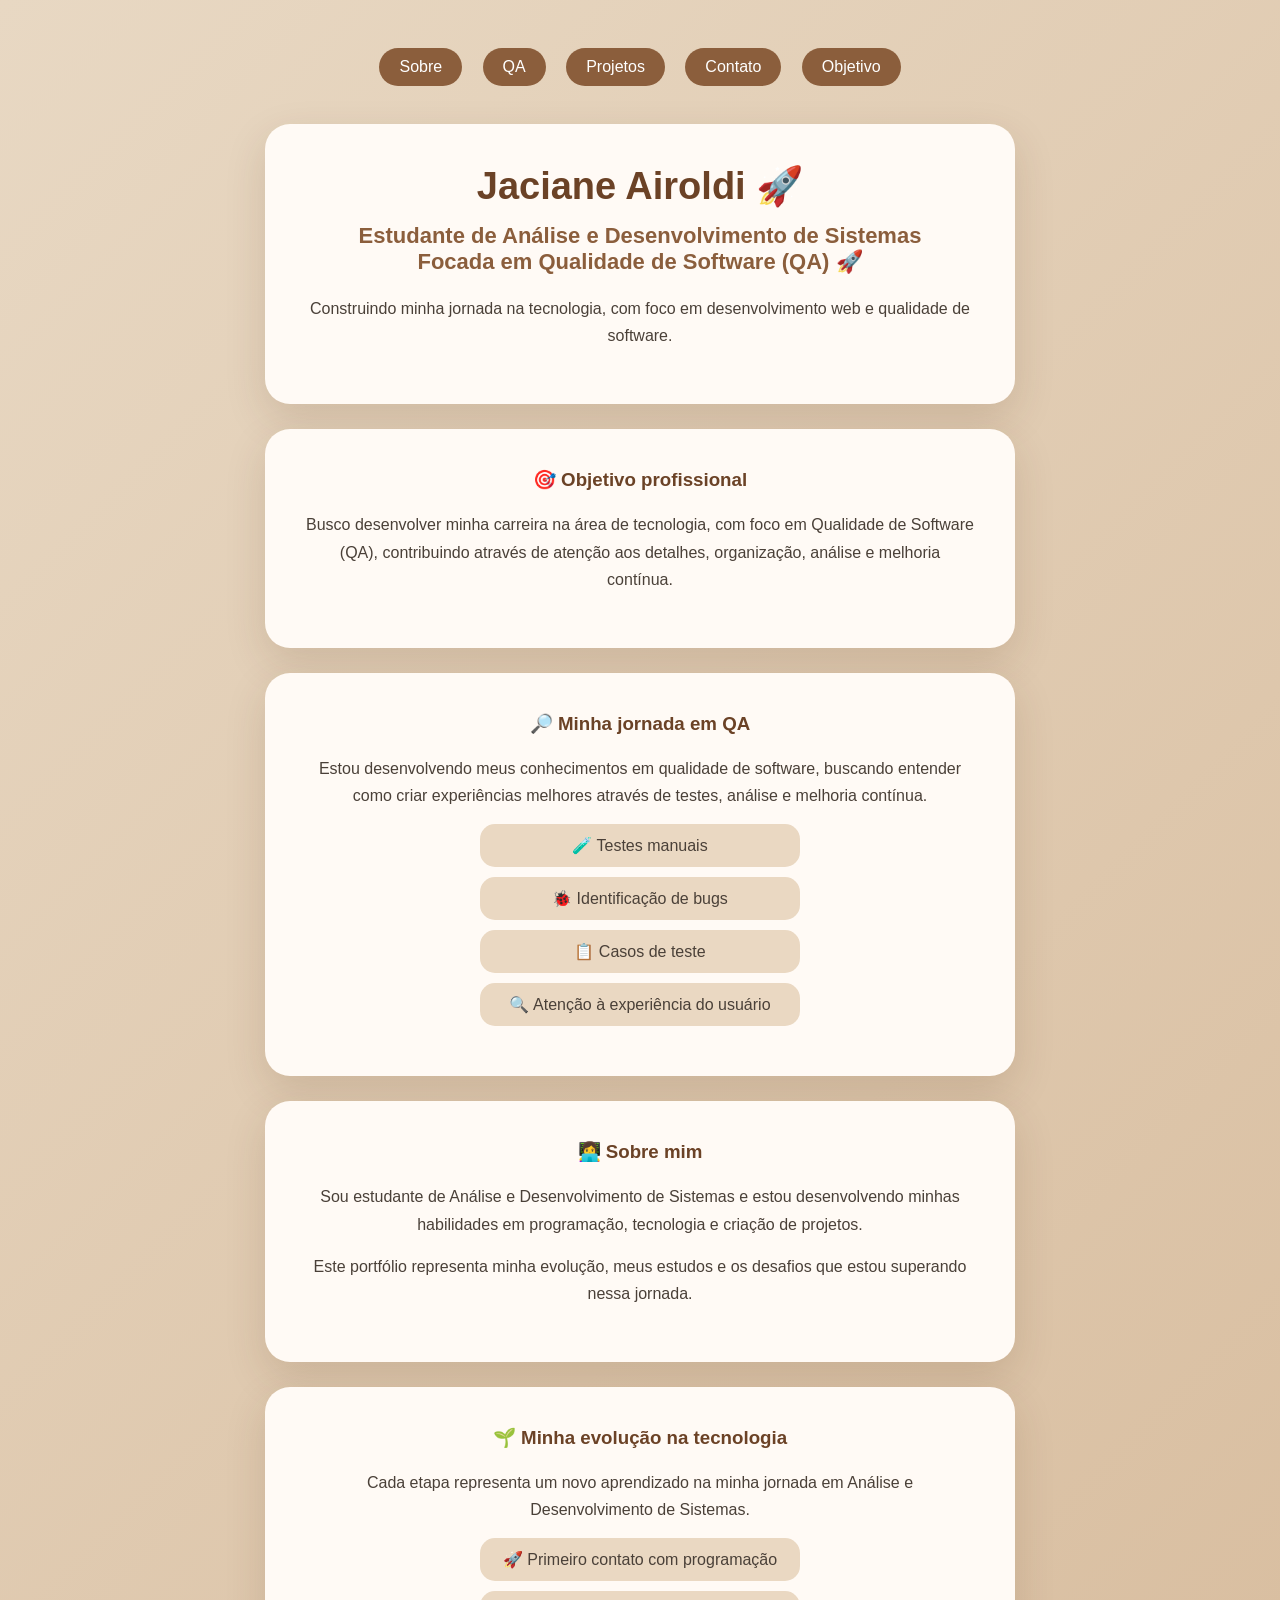
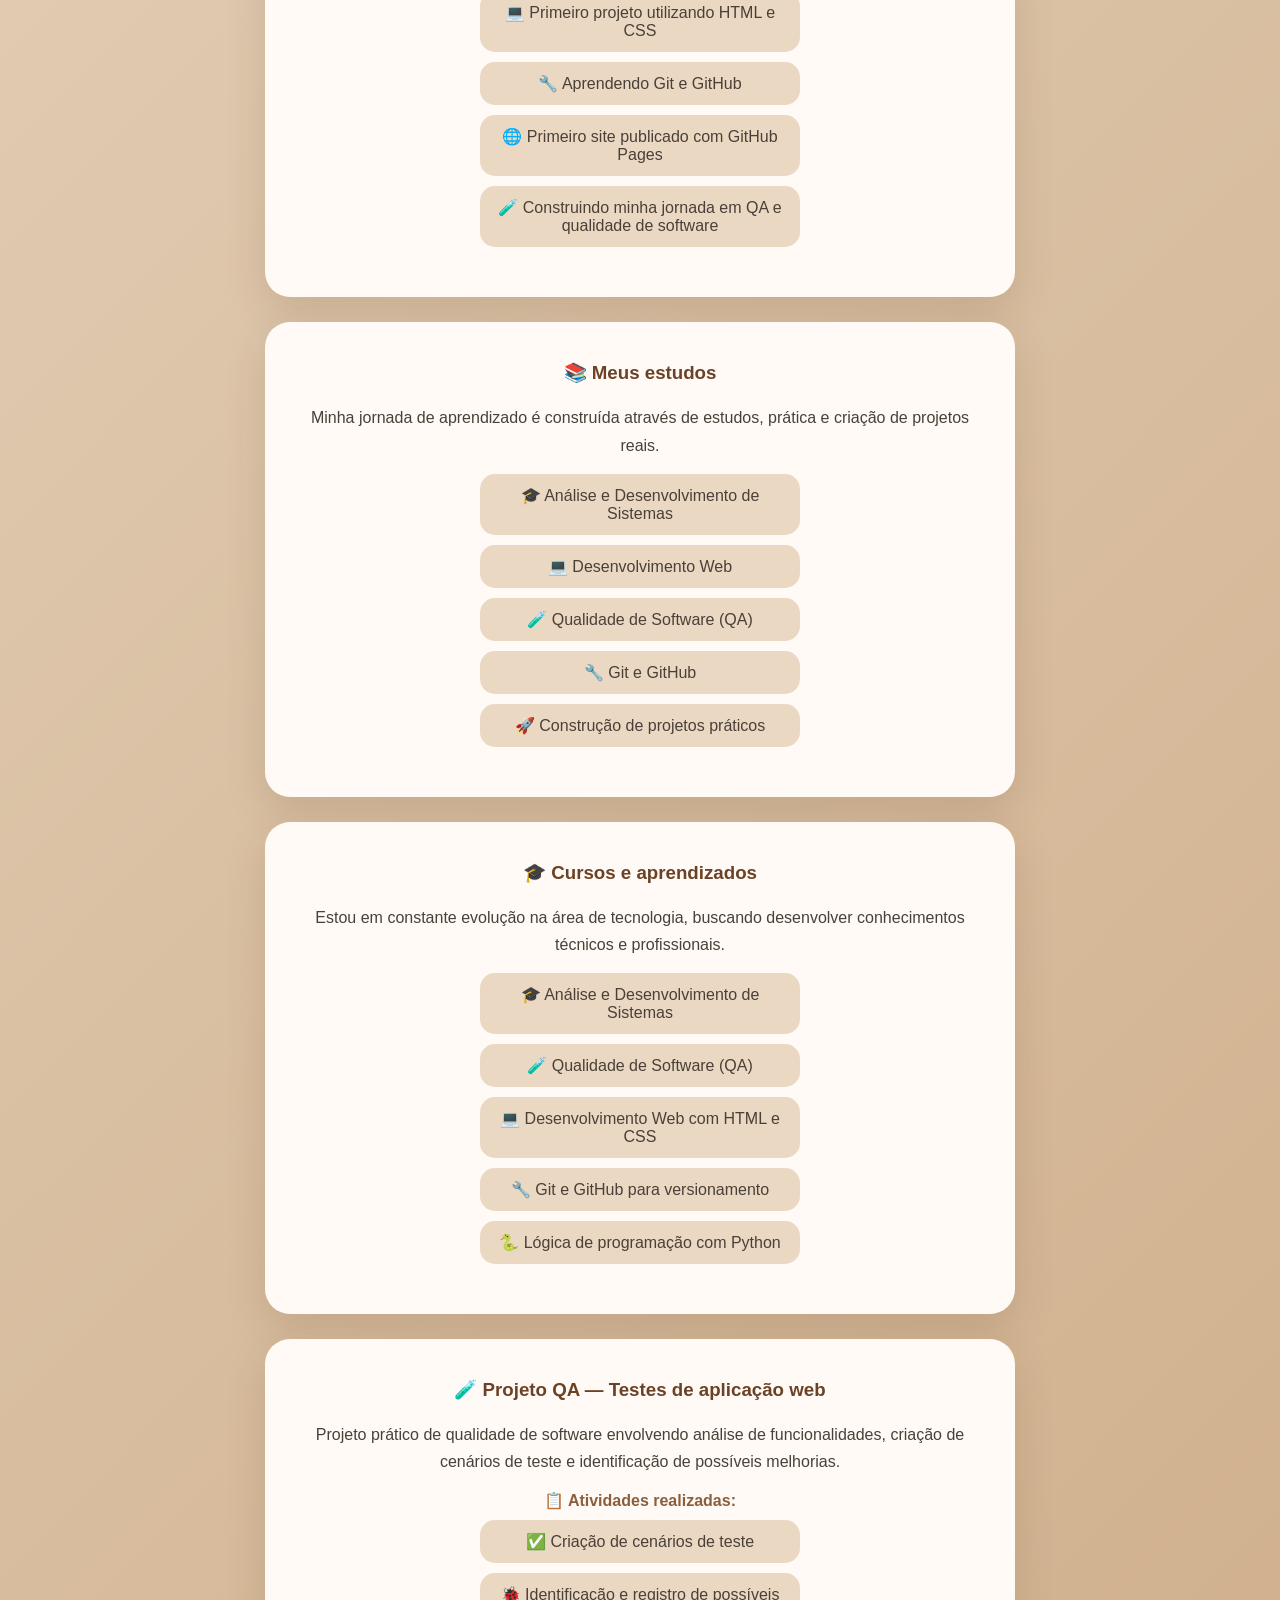
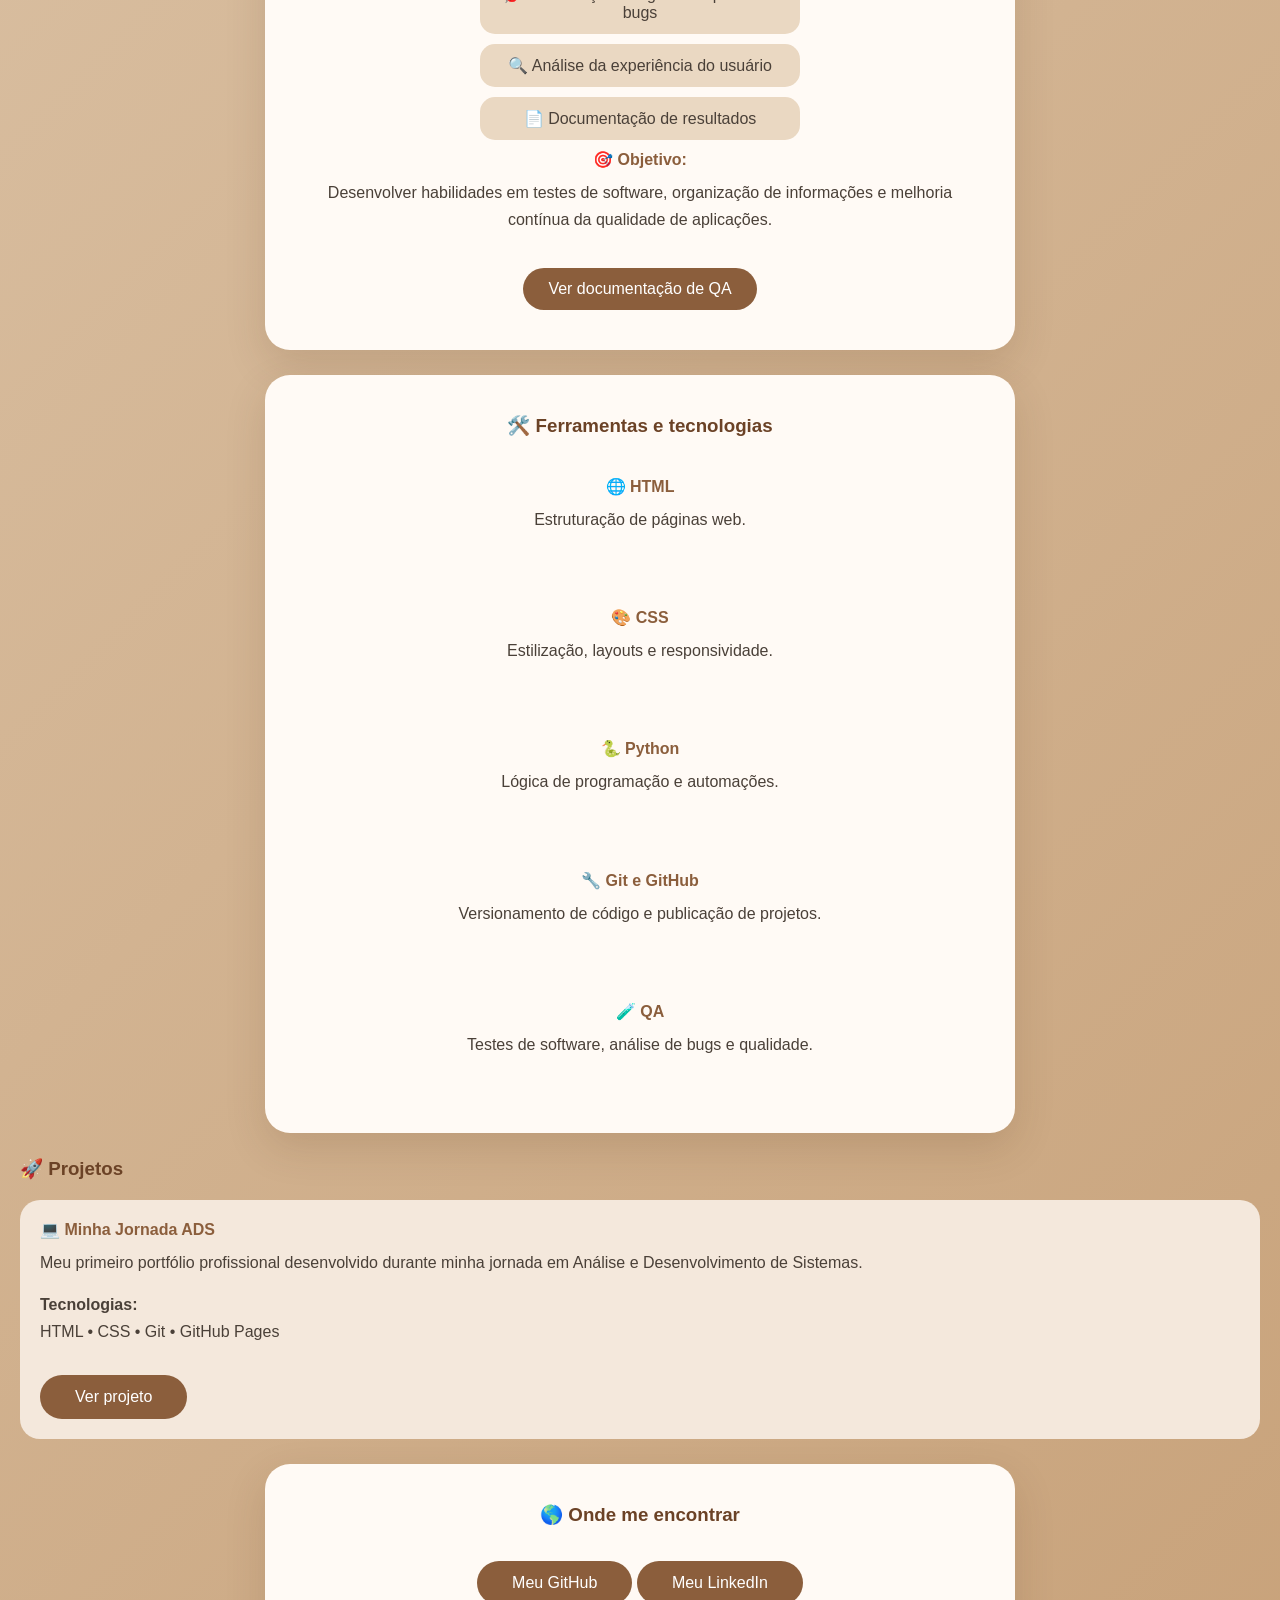
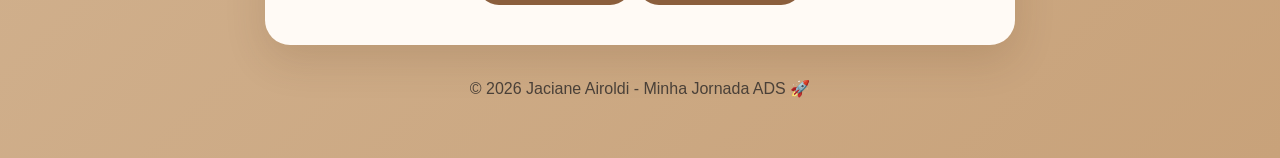
==== index.html @ bce1fce1 "Organiza secoes de QA e ferramentas" ====
<!DOCTYPE html>
<html>

<head>
    <title>Jaciane Airoldi | Portfólio ADS</title>
    <link rel="stylesheet" href="style.css">
</head>

<body>
<nav class="menu">

<a href="#sobre">Sobre</a>
<a href="#qa">QA</a>
<a href="#projetos">Projetos</a>
<a href="#contato">Contato</a>
<a href="#objetivo">Objetivo</a>

</nav>
<header class="card">

<h1>Jaciane Airoldi 🚀</h1>

<h2>
Estudante de Análise e Desenvolvimento de Sistemas <br>
Focada em Qualidade de Software (QA) 🚀
</h2>

<p>
Construindo minha jornada na tecnologia,
com foco em desenvolvimento web e qualidade de software.
</p>

</header>
<section class="card">

<h3 id="objetivo">🎯 Objetivo profissional</h3>

<p>
Busco desenvolver minha carreira na área de tecnologia,
com foco em Qualidade de Software (QA), contribuindo através
de atenção aos detalhes, organização, análise e melhoria contínua.
</p>
</section>
<section class="card">
<h3 id="qa">🔎 Minha jornada em QA</h3>

<p>
Estou desenvolvendo meus conhecimentos em qualidade de software,
buscando entender como criar experiências melhores através de testes,
análise e melhoria contínua.
</p>

<ul>
    <li>🧪 Testes manuais</li>
    <li>🐞 Identificação de bugs</li>
    <li>📋 Casos de teste</li>
    <li>🔍 Atenção à experiência do usuário</li>
</ul>

</section>

<section class="card">

<h3 id="sobre">👩‍💻 Sobre mim</h3>

<p>
Sou estudante de Análise e Desenvolvimento de Sistemas
e estou desenvolvendo minhas habilidades em programação,
tecnologia e criação de projetos.
</p>

<p>
Este portfólio representa minha evolução,
meus estudos e os desafios que estou superando nessa jornada.
</p>

</section>
<section class="card">

<h3>🌱 Minha evolução na tecnologia</h3>

<p>
Cada etapa representa um novo aprendizado na minha jornada
em Análise e Desenvolvimento de Sistemas.
</p>

<ul>
    <li>🚀 Primeiro contato com programação</li>
    <li>💻 Primeiro projeto utilizando HTML e CSS</li>
    <li>🔧 Aprendendo Git e GitHub</li>
    <li>🌐 Primeiro site publicado com GitHub Pages</li>
    <li>🧪 Construindo minha jornada em QA e qualidade de software</li>
</ul>

</section>
<section class="card">

<h3>📚 Meus estudos</h3>

<p>
Minha jornada de aprendizado é construída através de estudos,
prática e criação de projetos reais.
</p>

<ul>
    <li>🎓 Análise e Desenvolvimento de Sistemas</li>
    <li>💻 Desenvolvimento Web</li>
    <li>🧪 Qualidade de Software (QA)</li>
    <li>🔧 Git e GitHub</li>
    <li>🚀 Construção de projetos práticos</li>
</ul>

</section>


<section class="card">

<h3>🎓 Cursos e aprendizados</h3>

<p>
Estou em constante evolução na área de tecnologia,
buscando desenvolver conhecimentos técnicos e profissionais.
</p>

<ul>
    <li>🎓 Análise e Desenvolvimento de Sistemas</li>
    <li>🧪 Qualidade de Software (QA)</li>
    <li>💻 Desenvolvimento Web com HTML e CSS</li>
    <li>🔧 Git e GitHub para versionamento</li>
    <li>🐍 Lógica de programação com Python</li>
</ul>

</section>

<section class="card">

<h3>🧪 Projeto QA — Testes de aplicação web</h3>

<p>
Projeto prático de qualidade de software envolvendo análise de funcionalidades,
criação de cenários de teste e identificação de possíveis melhorias.
</p>

<h4>📋 Atividades realizadas:</h4>

<ul>
    <li>✅ Criação de cenários de teste</li>
    <li>🐞 Identificação e registro de possíveis bugs</li>
    <li>🔍 Análise da experiência do usuário</li>
    <li>📄 Documentação de resultados</li>
</ul>

<h4>🎯 Objetivo:</h4>

<p>
Desenvolver habilidades em testes de software, organização de informações
e melhoria contínua da qualidade de aplicações.
</p>

<a class="qa-button" href="https://github.com/jaciane-airoldi/minha-jornada-ads/blob/main/estudos/projeto-qa.md" target="_blank">
Ver documentação de QA
</a>

</section>


<section class="card">

<h3>🛠️ Ferramentas e tecnologias</h3>

<div class="skills">

<div class="skill">
<h4>🌐 HTML</h4>
<p>
Estruturação de páginas web.
</p>
</div>

<div class="skill">
<h4>🎨 CSS</h4>
<p>
Estilização, layouts e responsividade.
</p>
</div>

<div class="skill">
<h4>🐍 Python</h4>
<p>
Lógica de programação e automações.
</p>
</div>

<div class="skill">
<h4>🔧 Git e GitHub</h4>
<p>
Versionamento de código e publicação de projetos.
</p>
</div>

<div class="skill">
<h4>🧪 QA</h4>
<p>
Testes de software, análise de bugs e qualidade.
</p>
</div>

</div>

</section>
<h3 id="projetos">🚀 Projetos</h3>

<div class="project">

<h4>💻 Minha Jornada ADS</h4>

<p>
Meu primeiro portfólio profissional desenvolvido durante
minha jornada em Análise e Desenvolvimento de Sistemas.
</p>

<p>
<strong>Tecnologias:</strong><br>
HTML • CSS • Git • GitHub Pages
</p>

<a href="https://jaciane-airoldi.github.io/minha-jornada-ads/" target="_blank">
Ver projeto
</a>

</div>

</section>


<section class="card">

<h3 id="contato">🌎 Onde me encontrar</h3>

<a href="https://github.com/jaciane-airoldi" target="_blank">
Meu GitHub
</a>

<a href="https://www.linkedin.com/in/jaciane-damiani-airoldi-017661197/" target="_blank">
Meu LinkedIn
</a>

</section>


<footer>

<p>
© 2026 Jaciane Airoldi - Minha Jornada ADS 🚀
</p>

</footer>


</body>

</html>
---- style.css ----
* {
    margin: 0;
    padding: 0;
    box-sizing: border-box;
}

body {
    font-family: Arial, Helvetica, sans-serif;
    background: linear-gradient(135deg, #e8d8c3, #c8a27a);
    min-height: 100vh;
    padding: 40px 20px;
}

.card {
    background: #fffaf5;
    max-width: 750px;
    margin: 25px auto;
    padding: 40px;
    border-radius: 25px;
    box-shadow: 0 15px 40px rgba(80, 50, 20, 0.15);
    text-align: center;
    transition: 0.3s;
}

.card:hover {
    transform: translateY(-8px);
}

h1 {
    color: #6b4226;
    font-size: 38px;
    margin-bottom: 15px;
}

h2 {
    color: #8b5e3c;
    margin-bottom: 20px;
    font-size: 22px;
}

h3 {
    color: #6b4226;
    margin-bottom: 20px;
}

p {
    color: #4a4038;
    line-height: 1.7;
    margin-bottom: 15px;
}

ul {
    list-style: none;
}

li {
    background: #ead8c2;
    margin: 10px auto;
    padding: 12px;
    border-radius: 15px;
    max-width: 320px;
    color: #4a4038;
}

.project {
    background: #f4e8dc;
    padding: 25px;
    border-radius: 18px;
}

h4 {
    color: #8b5e3c;
    margin-bottom: 10px;
}

a {
    display: inline-block;
    margin-top: 15px;
    padding: 13px 35px;
    background: #8b5e3c;
    color: white;
    text-decoration: none;
    border-radius: 30px;
    transition: 0.3s;
}

a:hover {
    background: #6b4226;
}

footer {
    text-align: center;
    color: #6b4226;
    margin-top: 30px;
}.menu {
    text-align: center;
    margin-bottom: 30px;
}

.menu a {
    margin: 8px;
    padding: 10px 20px;
    background: #8b5e3c;
    color: white;
    border-radius: 20px;
    text-decoration: none;
}

.menu a:hover {
    background: #6b4226;
}@media (max-width: 600px) {

    body {
        padding: 20px 10px;
    }

    .card {
        padding: 25px 20px;
        margin: 15px auto;
        border-radius: 20px;
    }

    h1 {
        font-size: 28px;
    }

    h2 {
        font-size: 18px;
    }

    h3 {
        font-size: 20px;
    }

    p {
        font-size: 15px;
    }

    .menu a {
        display: block;
        margin: 10px auto;
        max-width: 220px;
    }

    li {
        max-width: 100%;
    }@media (max-width: 600px) {

    body {
        padding: 20px 10px;
    }

}

}.hero-buttons {
    margin-top: 25px;
}

.hero-buttons a {
    display: inline-block;
    margin: 8px;
    padding: 12px 25px;
    border-radius: 25px;
    text-decoration: none;
}.project {
    padding: 20px;
    border-radius: 20px;
    margin-top: 20px;
}
.skills {
    display: grid;
    gap: 20px;
    margin-top: 20px;
}

.skill {
    padding: 20px;
    border-radius: 20px;
}

.skill h4 {
    margin-top: 0;
}
.qa-button {
    display: inline-block;
    margin-top: 20px;
    padding: 12px 25px;
    border-radius: 25px;
    text-decoration: none;
}
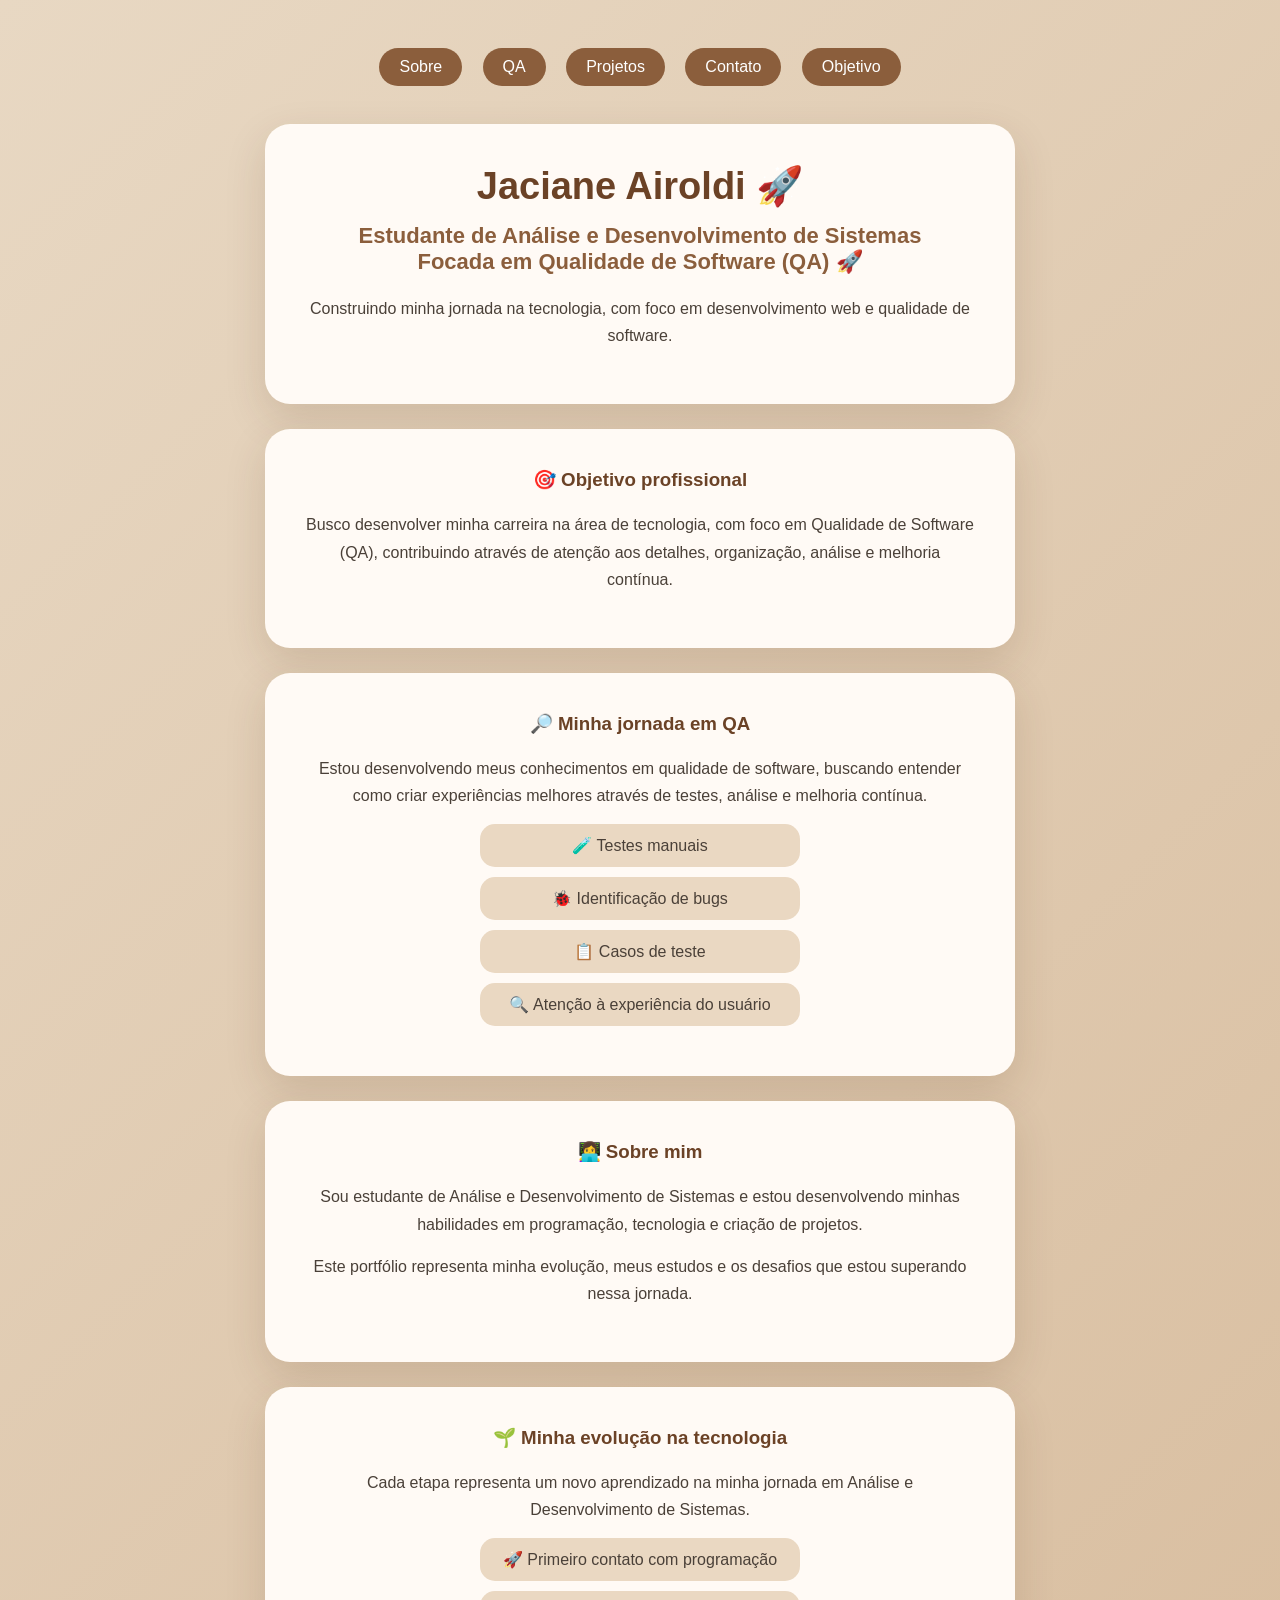
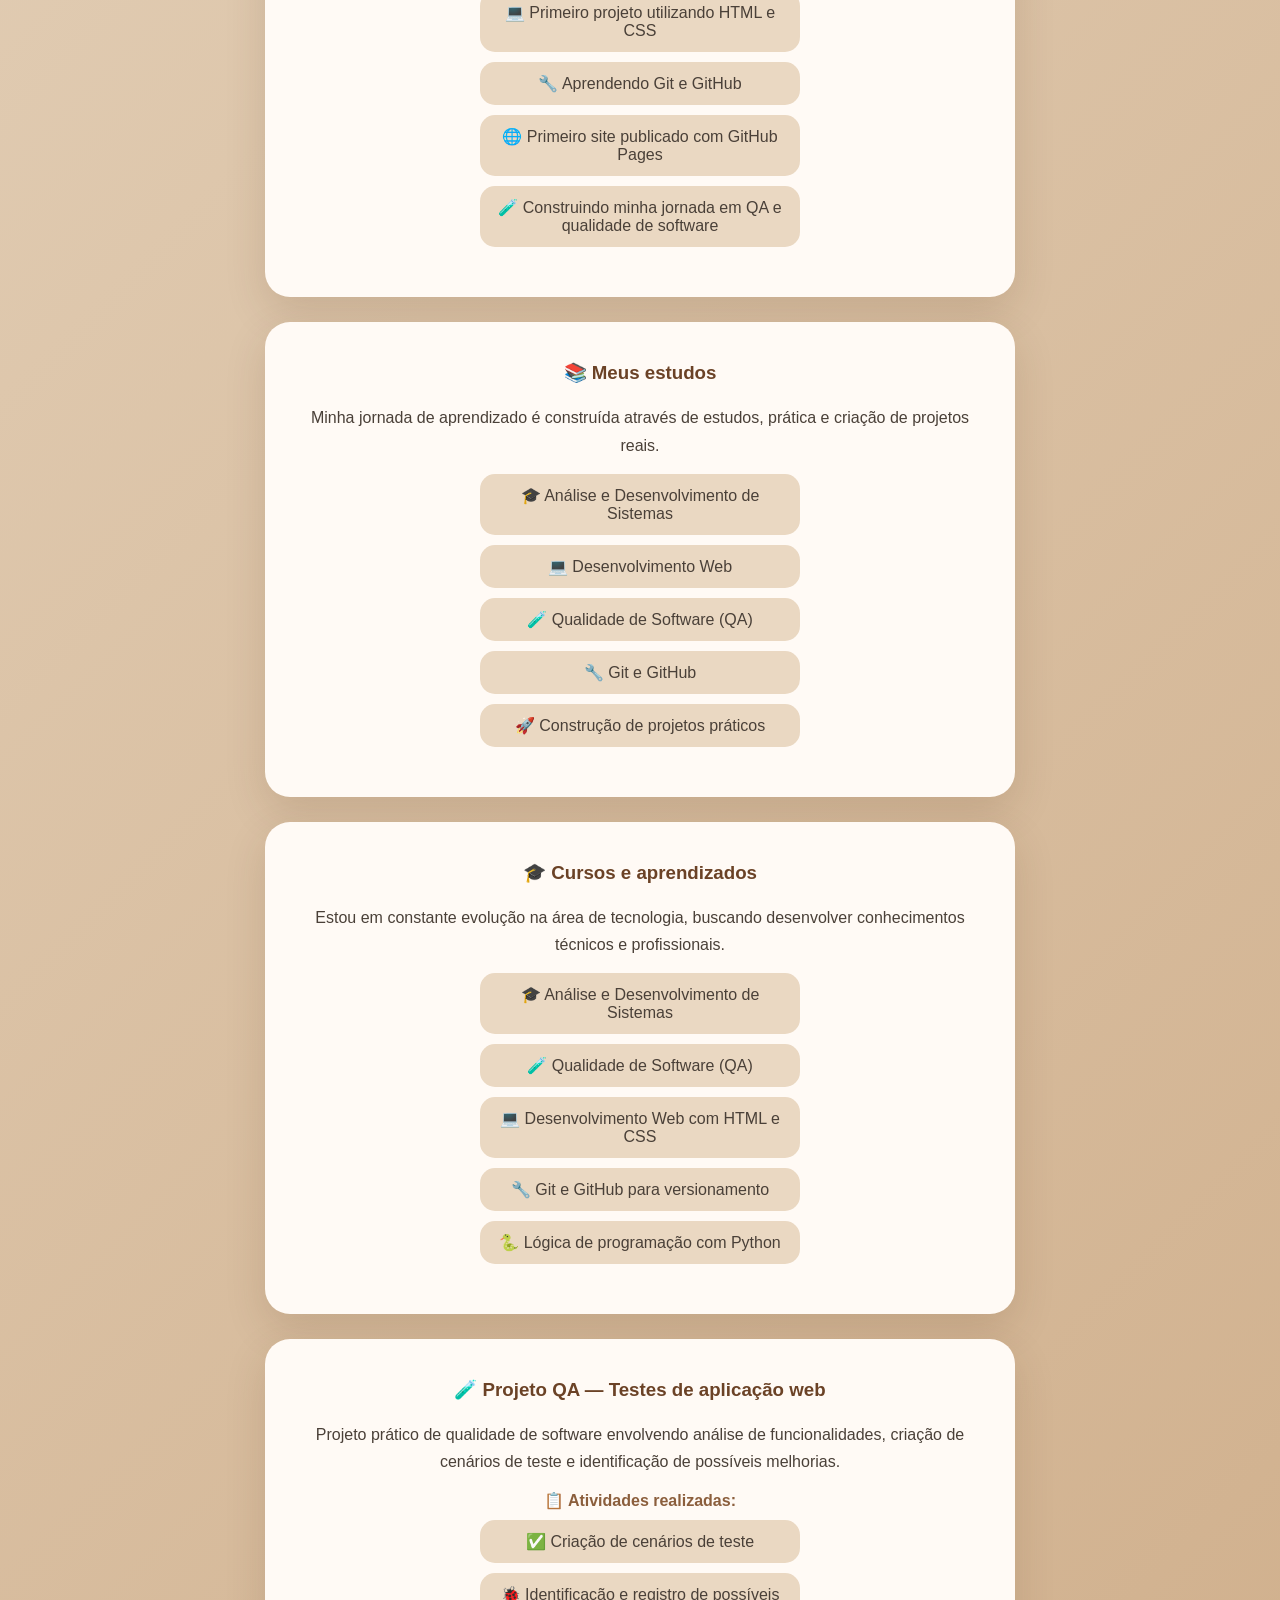
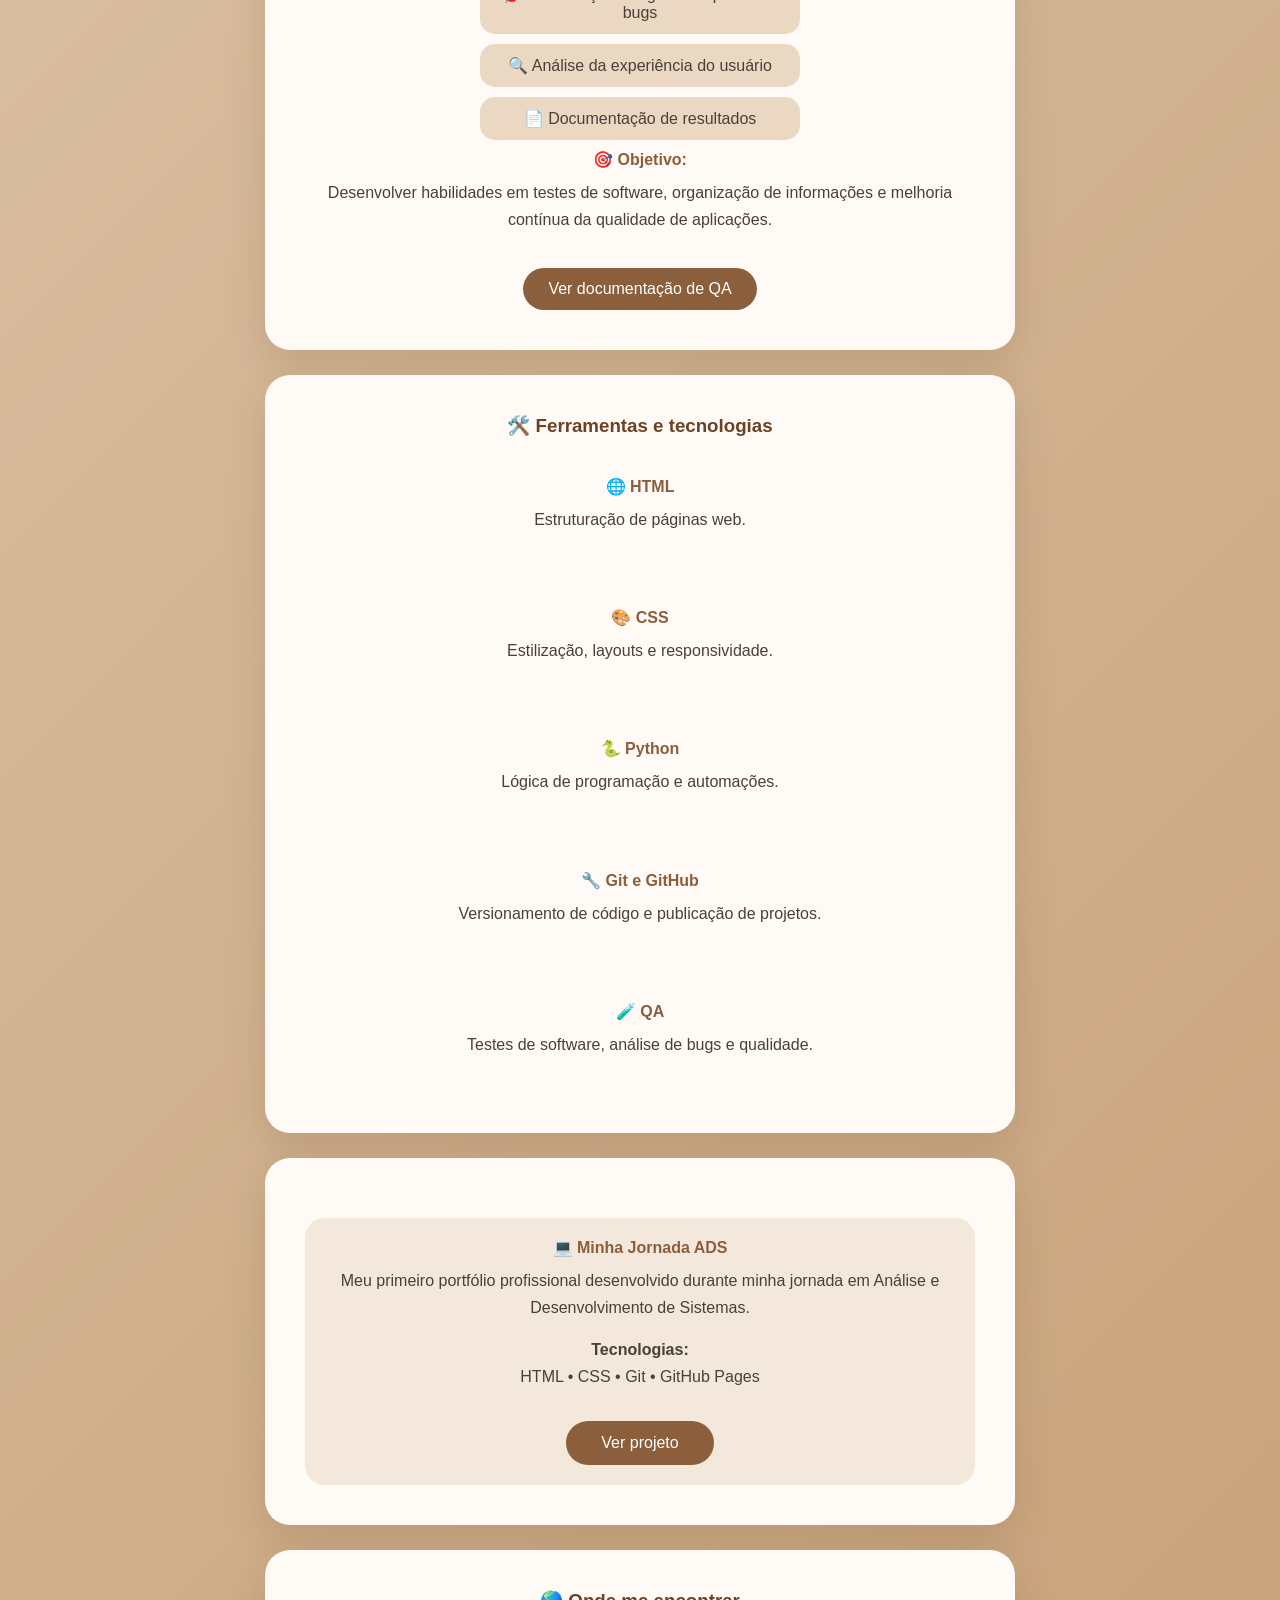
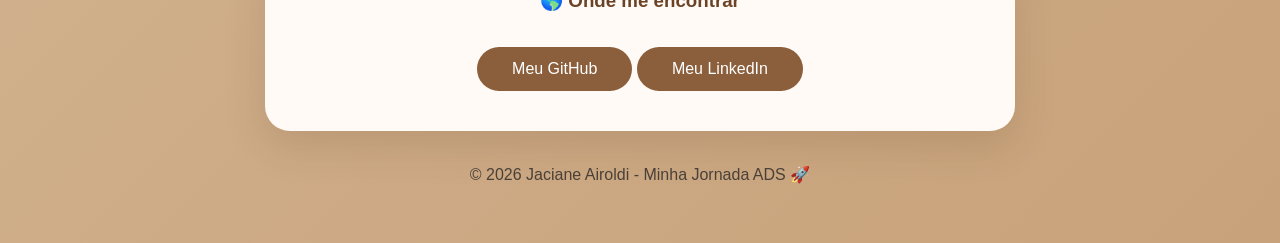
==== commit a9ae1ab4: "Organiza cards do portfolio" ====
--- a/index.html
+++ b/index.html
@@ -208,8 +208,7 @@
 </div>
 
 </section>
-<h3 id="projetos">🚀 Projetos</h3>
-
+<section class="card">
 <div class="project">
 
 <h4>💻 Minha Jornada ADS</h4>
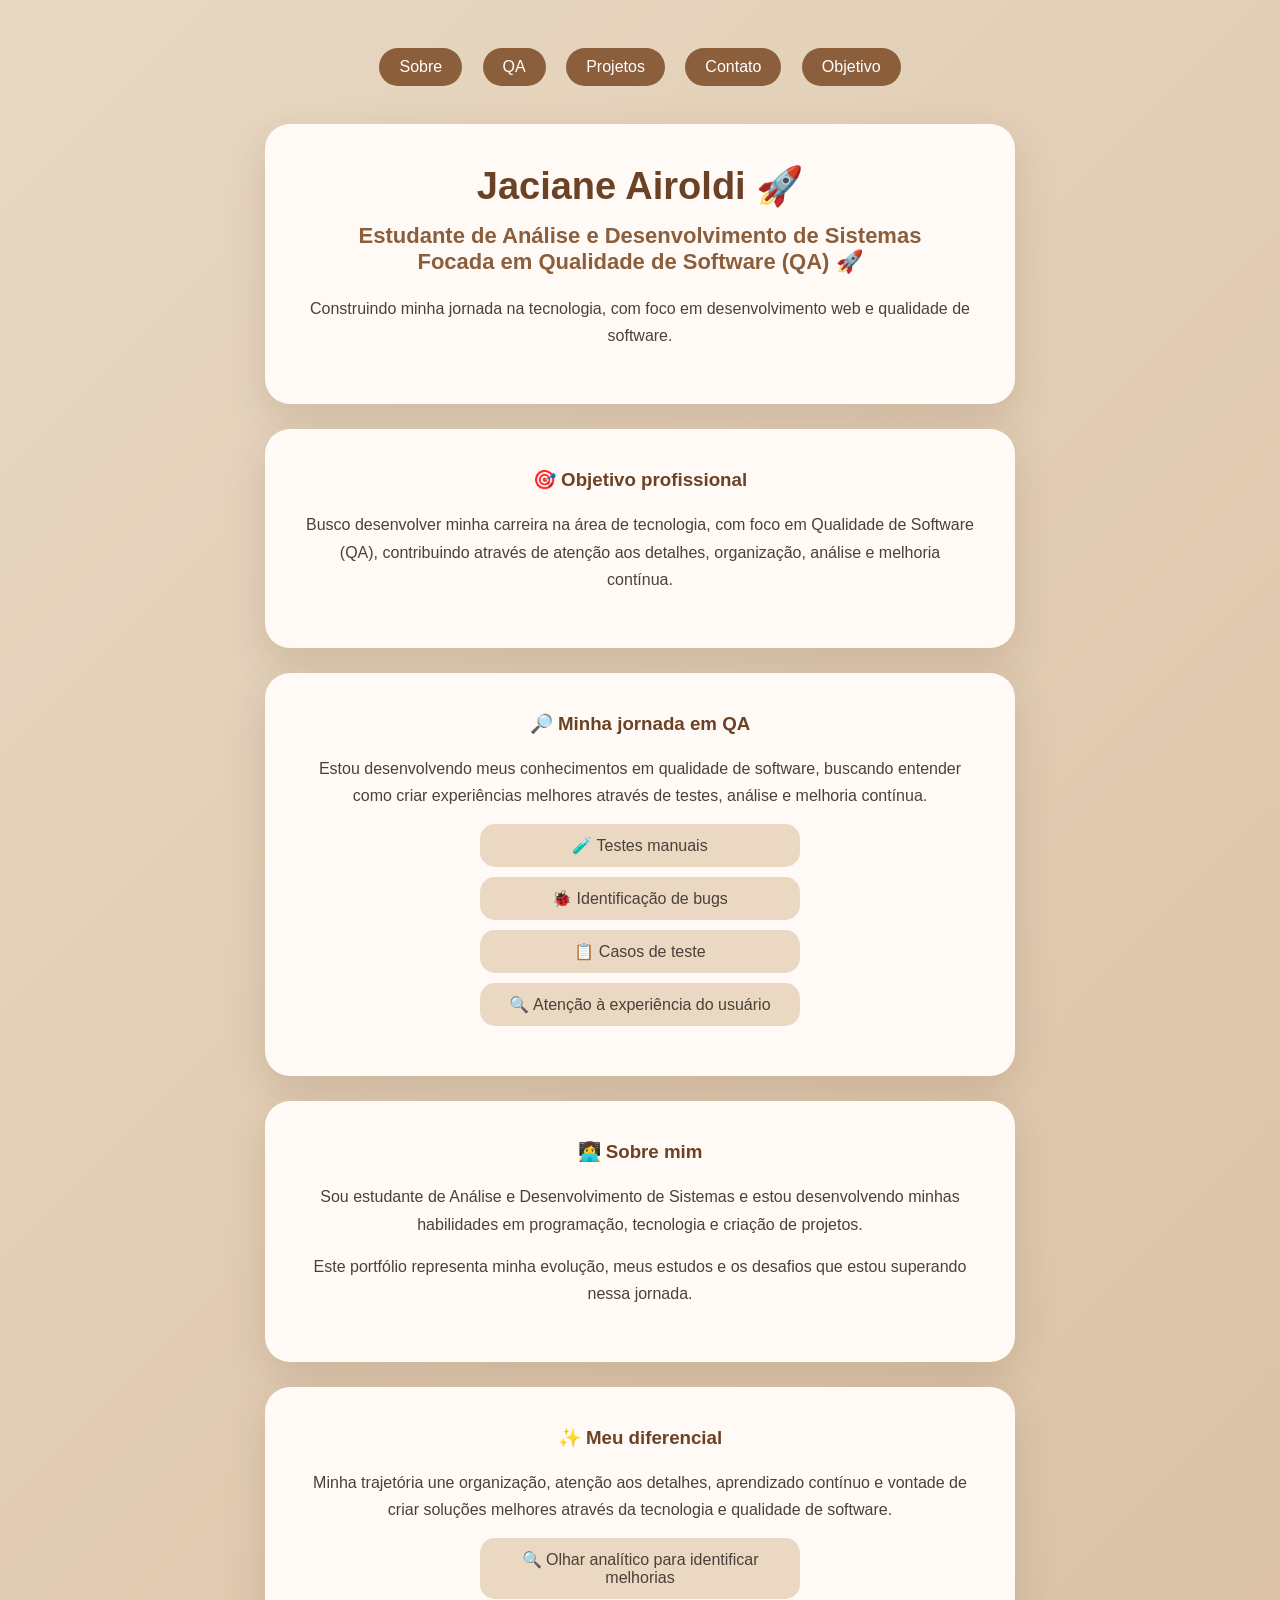
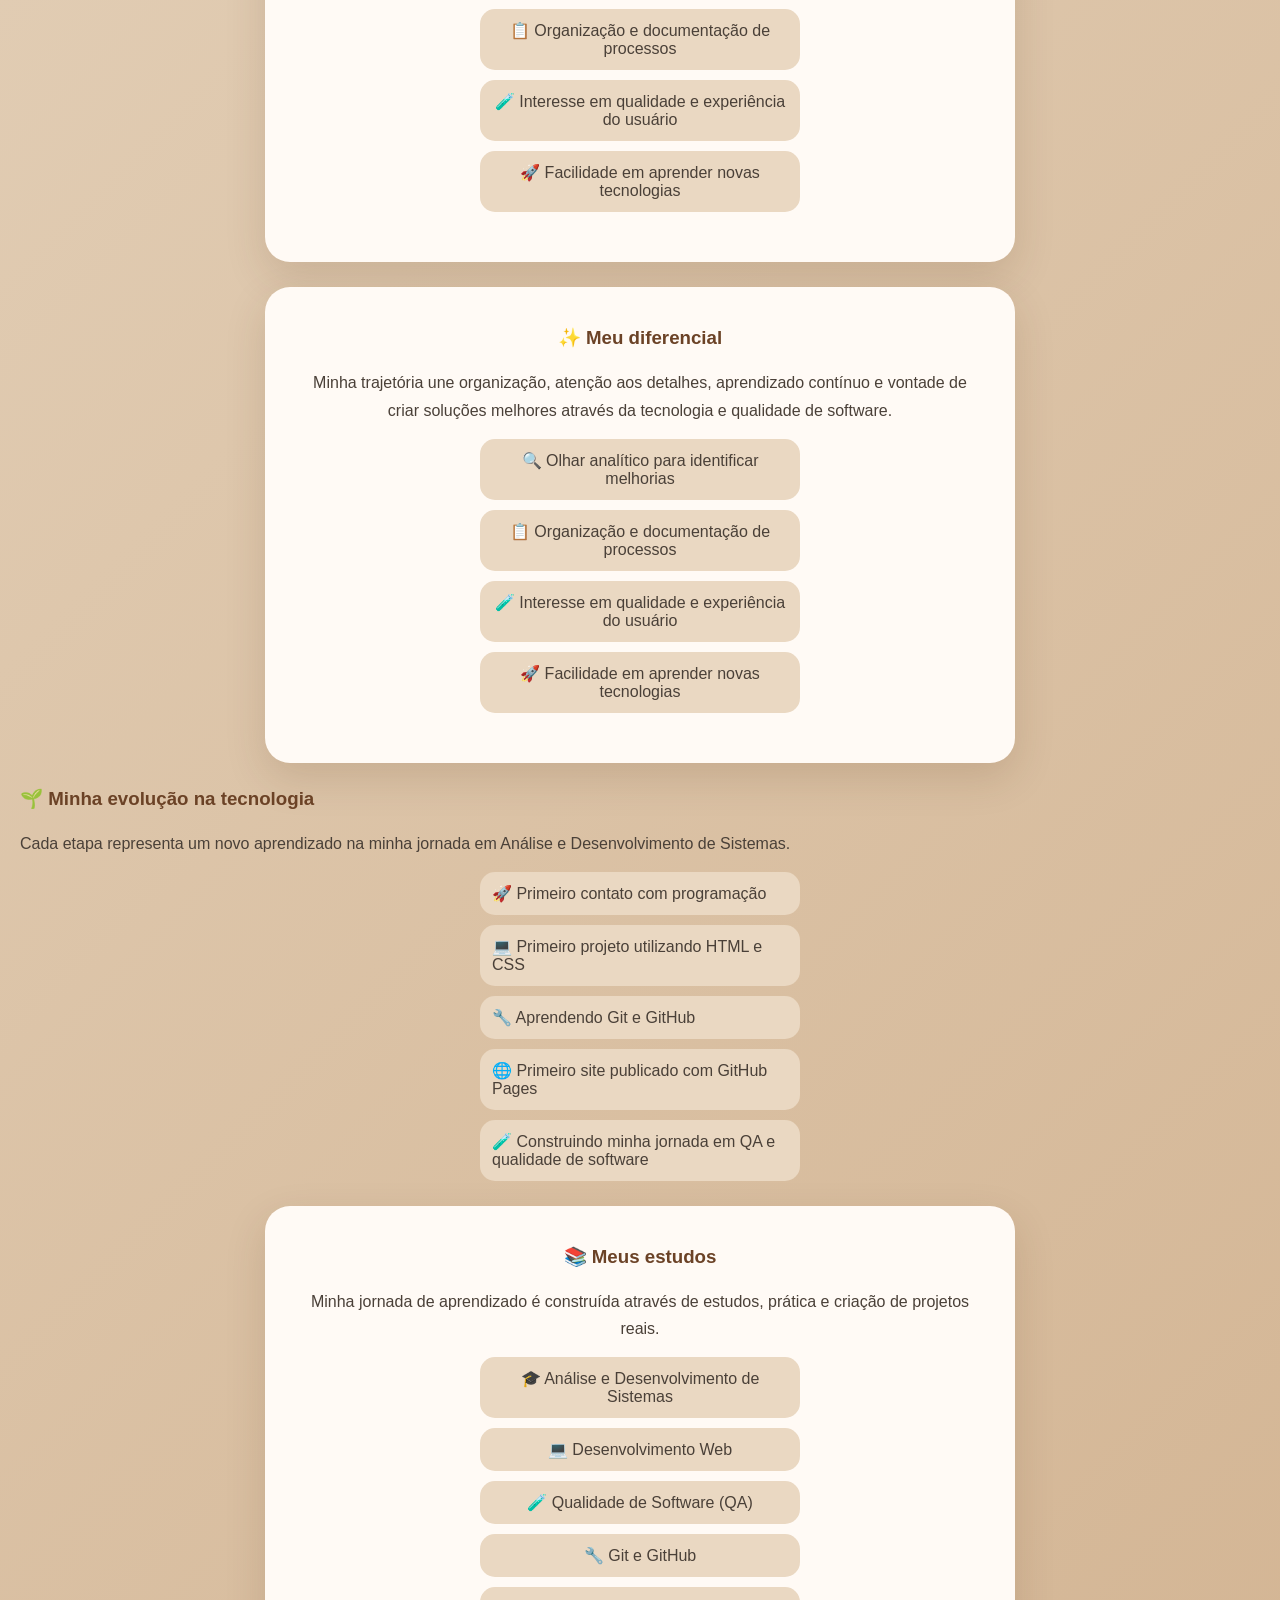
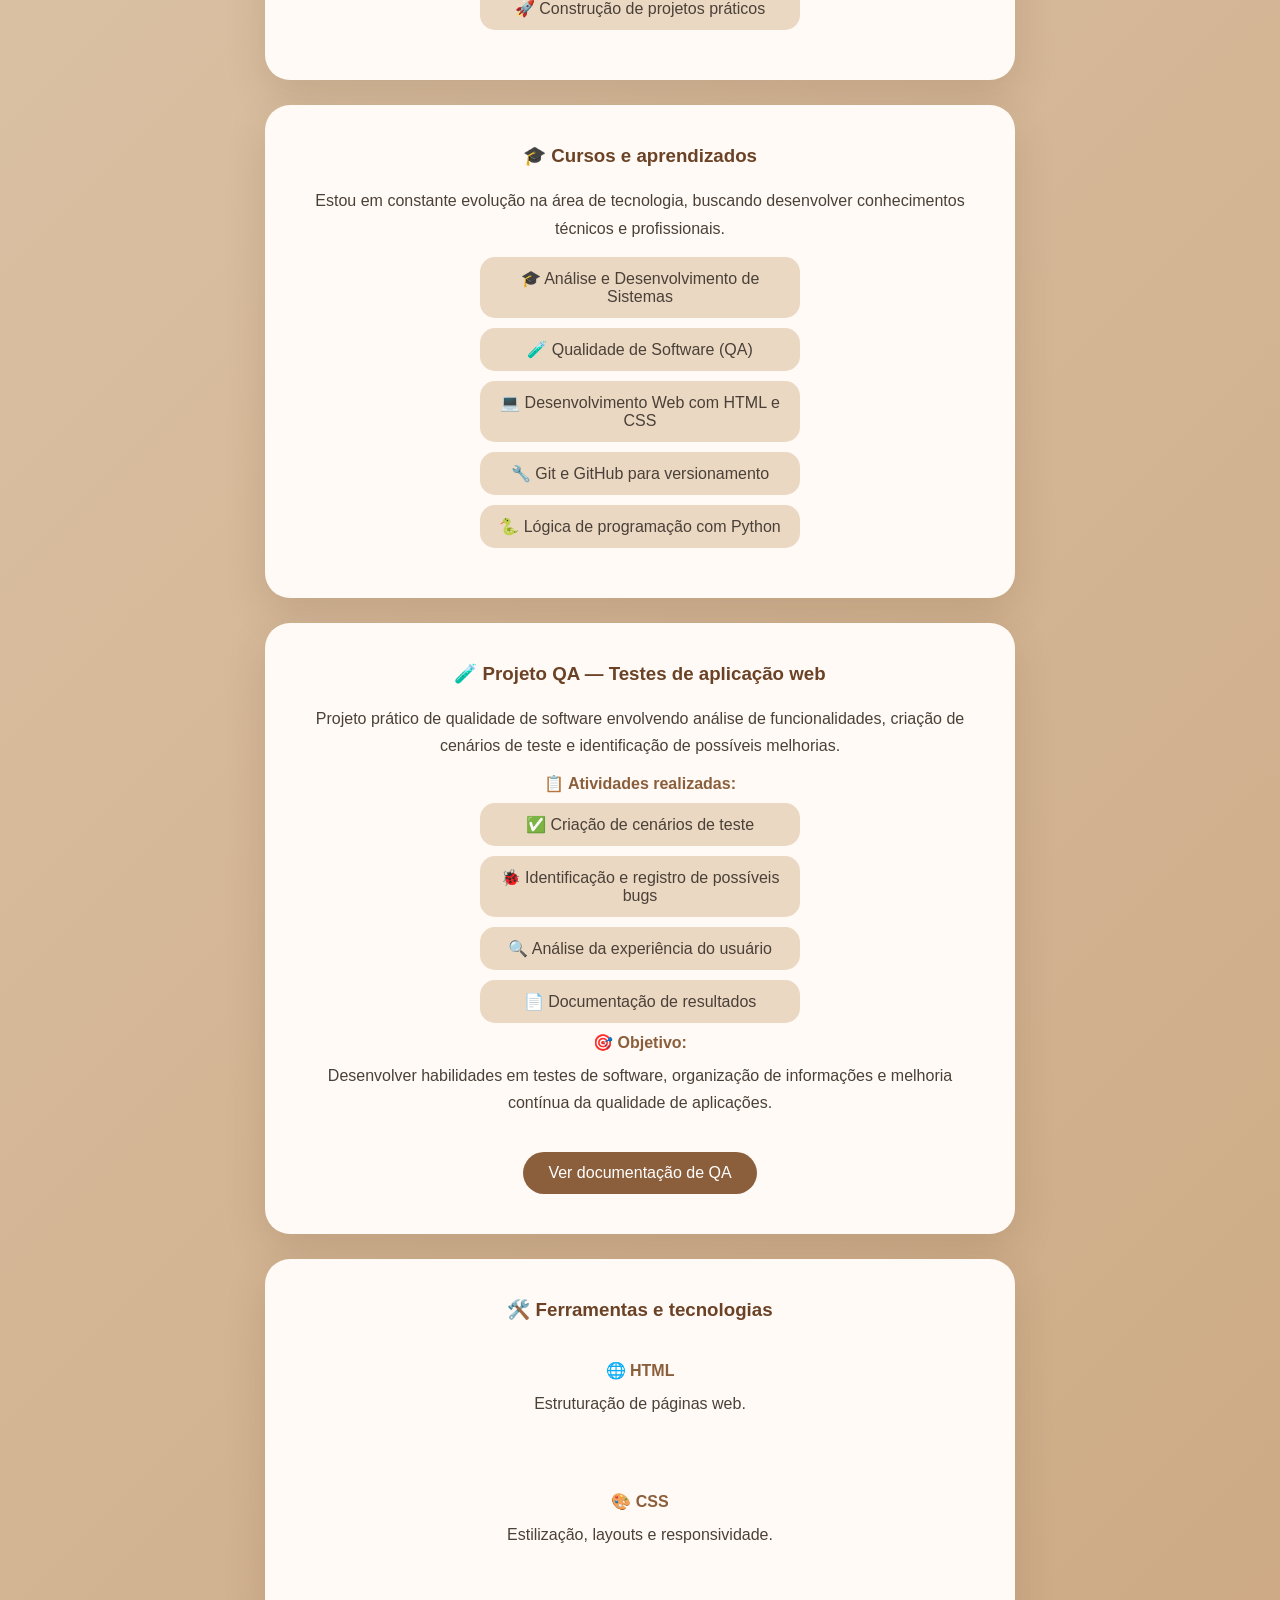
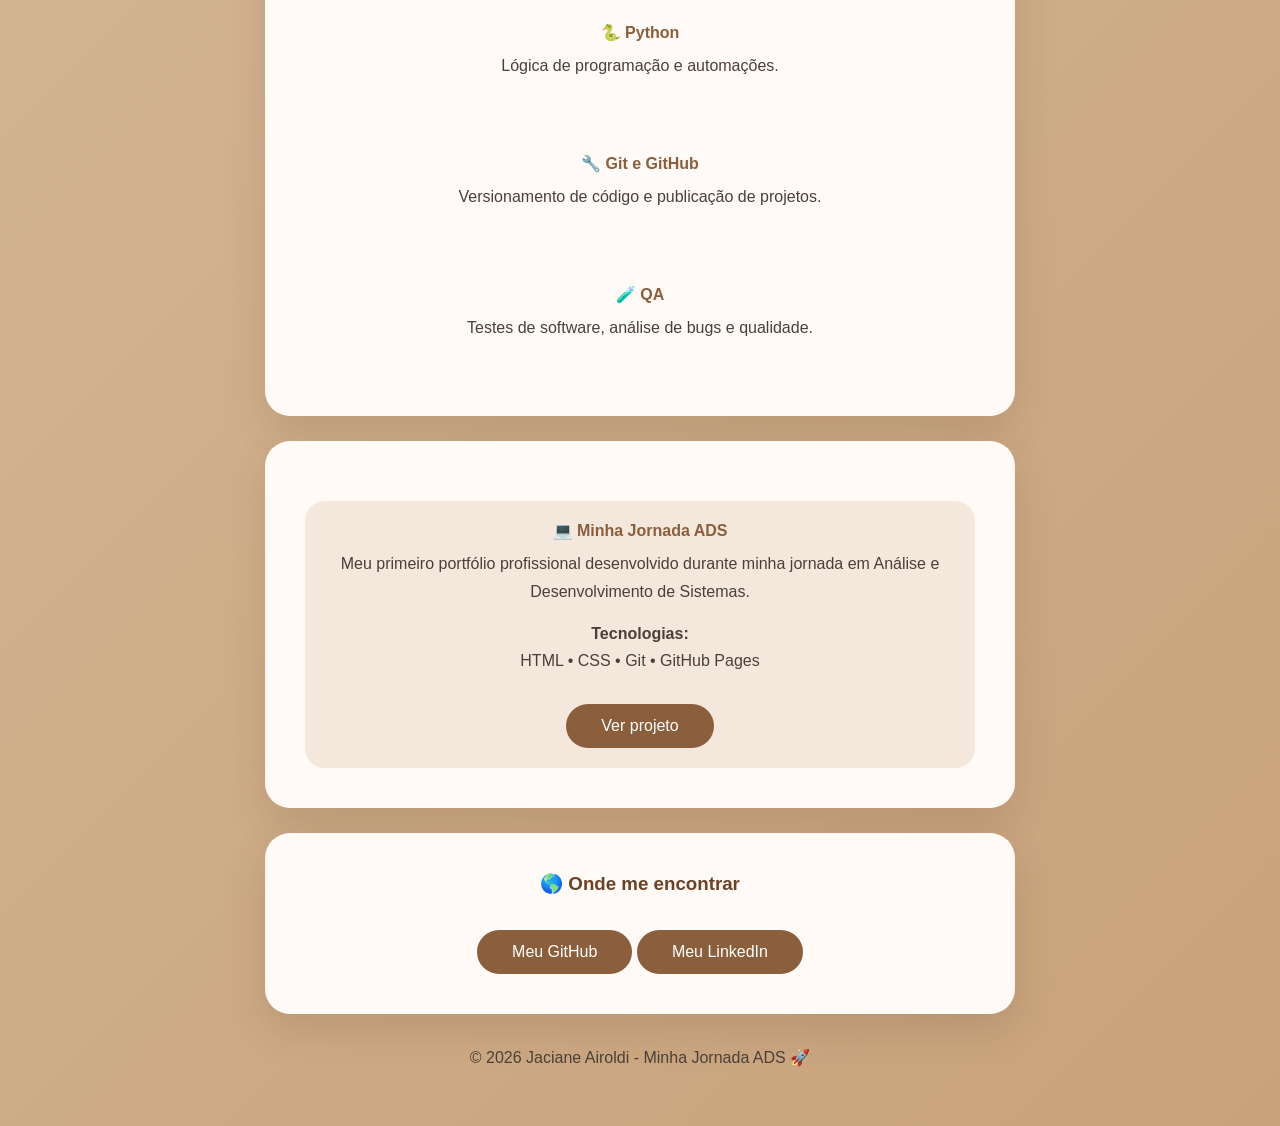
==== commit a067aeb4: "Adiciona secao meu diferencial" ====
--- a/index.html
+++ b/index.html
@@ -77,6 +77,41 @@
 </section>
 <section class="card">
 
+<h3>✨ Meu diferencial</h3>
+
+<p>
+Minha trajetória une organização, atenção aos detalhes,
+aprendizado contínuo e vontade de criar soluções melhores
+através da tecnologia e qualidade de software.
+</p>
+
+<ul>
+    <li>🔍 Olhar analítico para identificar melhorias</li>
+    <li>📋 Organização e documentação de processos</li>
+    <li>🧪 Interesse em qualidade e experiência do usuário</li>
+    <li>🚀 Facilidade em aprender novas tecnologias</li>
+</ul>
+
+</section>
+<section class="card">
+
+<h3>✨ Meu diferencial</h3>
+
+<p>
+Minha trajetória une organização, atenção aos detalhes,
+aprendizado contínuo e vontade de criar soluções melhores
+através da tecnologia e qualidade de software.
+</p>
+
+<ul>
+    <li>🔍 Olhar analítico para identificar melhorias</li>
+    <li>📋 Organização e documentação de processos</li>
+    <li>🧪 Interesse em qualidade e experiência do usuário</li>
+    <li>🚀 Facilidade em aprender novas tecnologias</li>
+</ul>
+
+</section>
+
 <h3>🌱 Minha evolução na tecnologia</h3>
 
 <p>
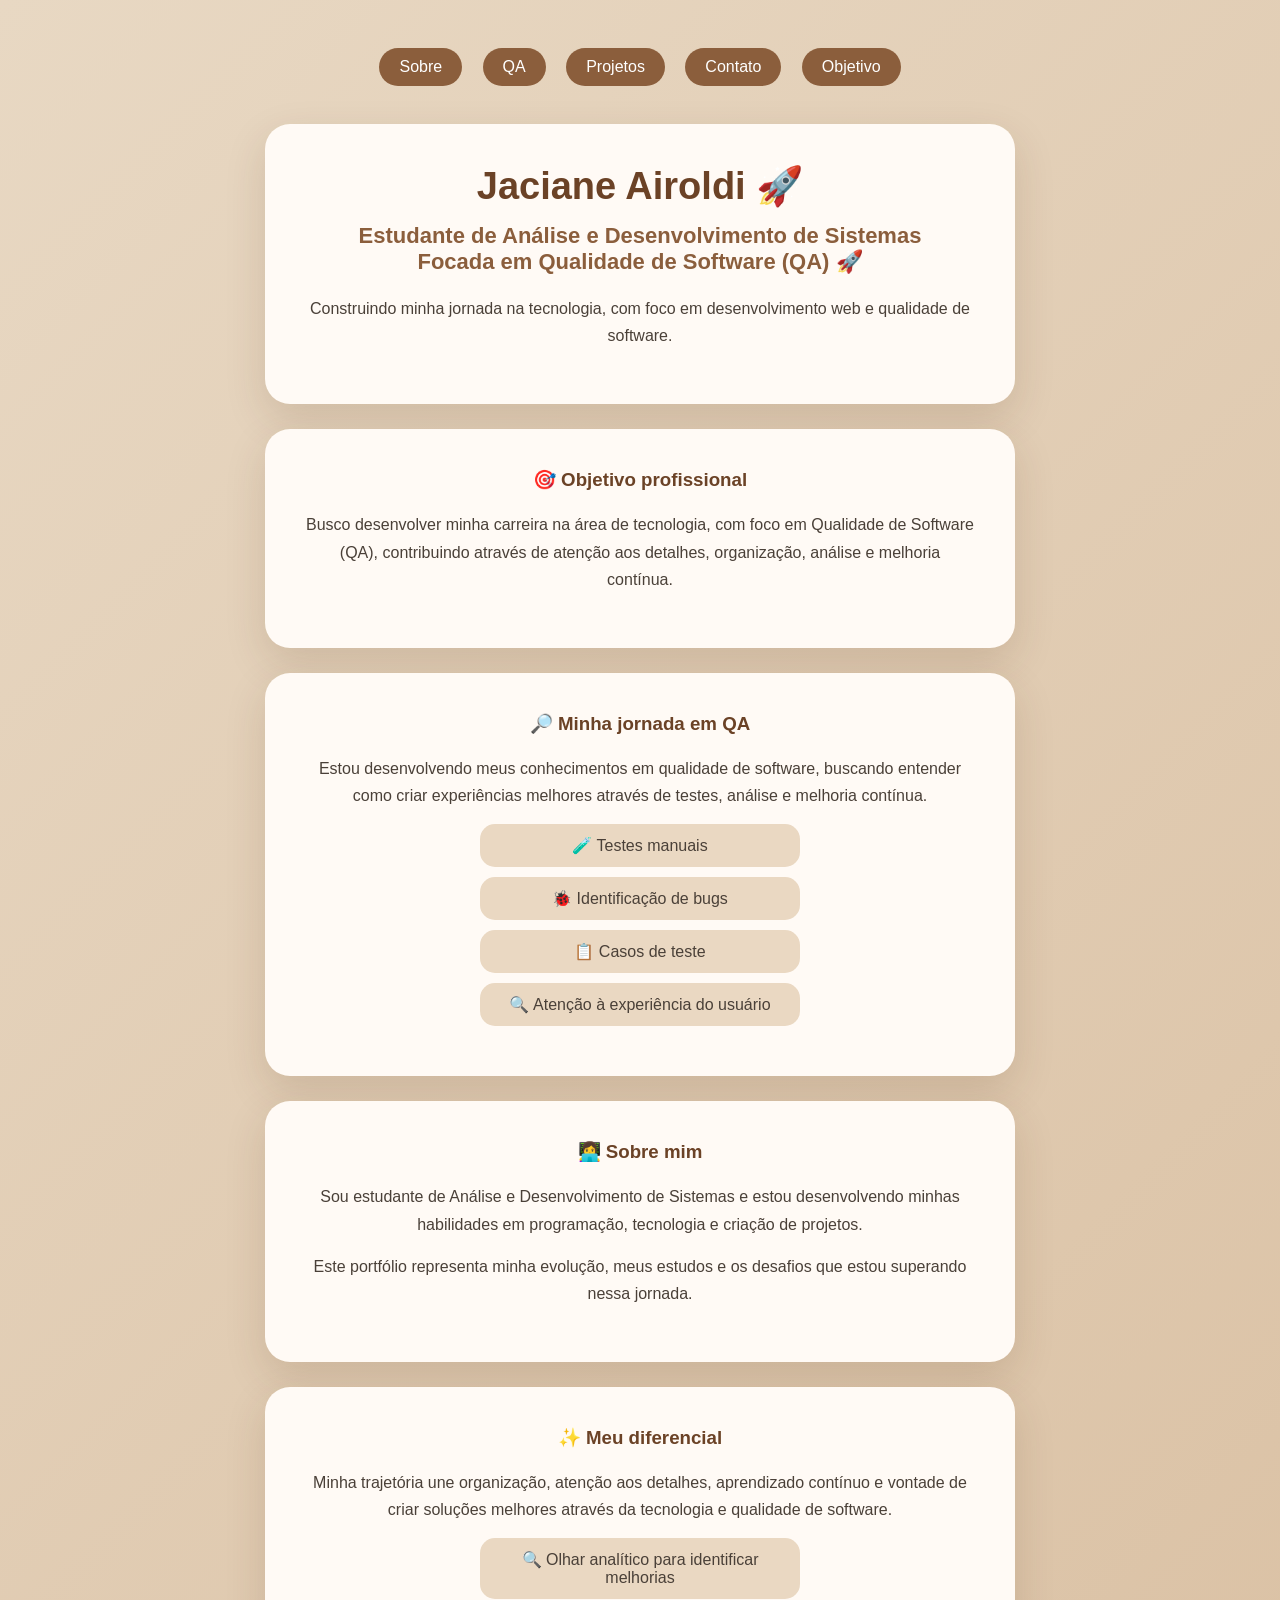
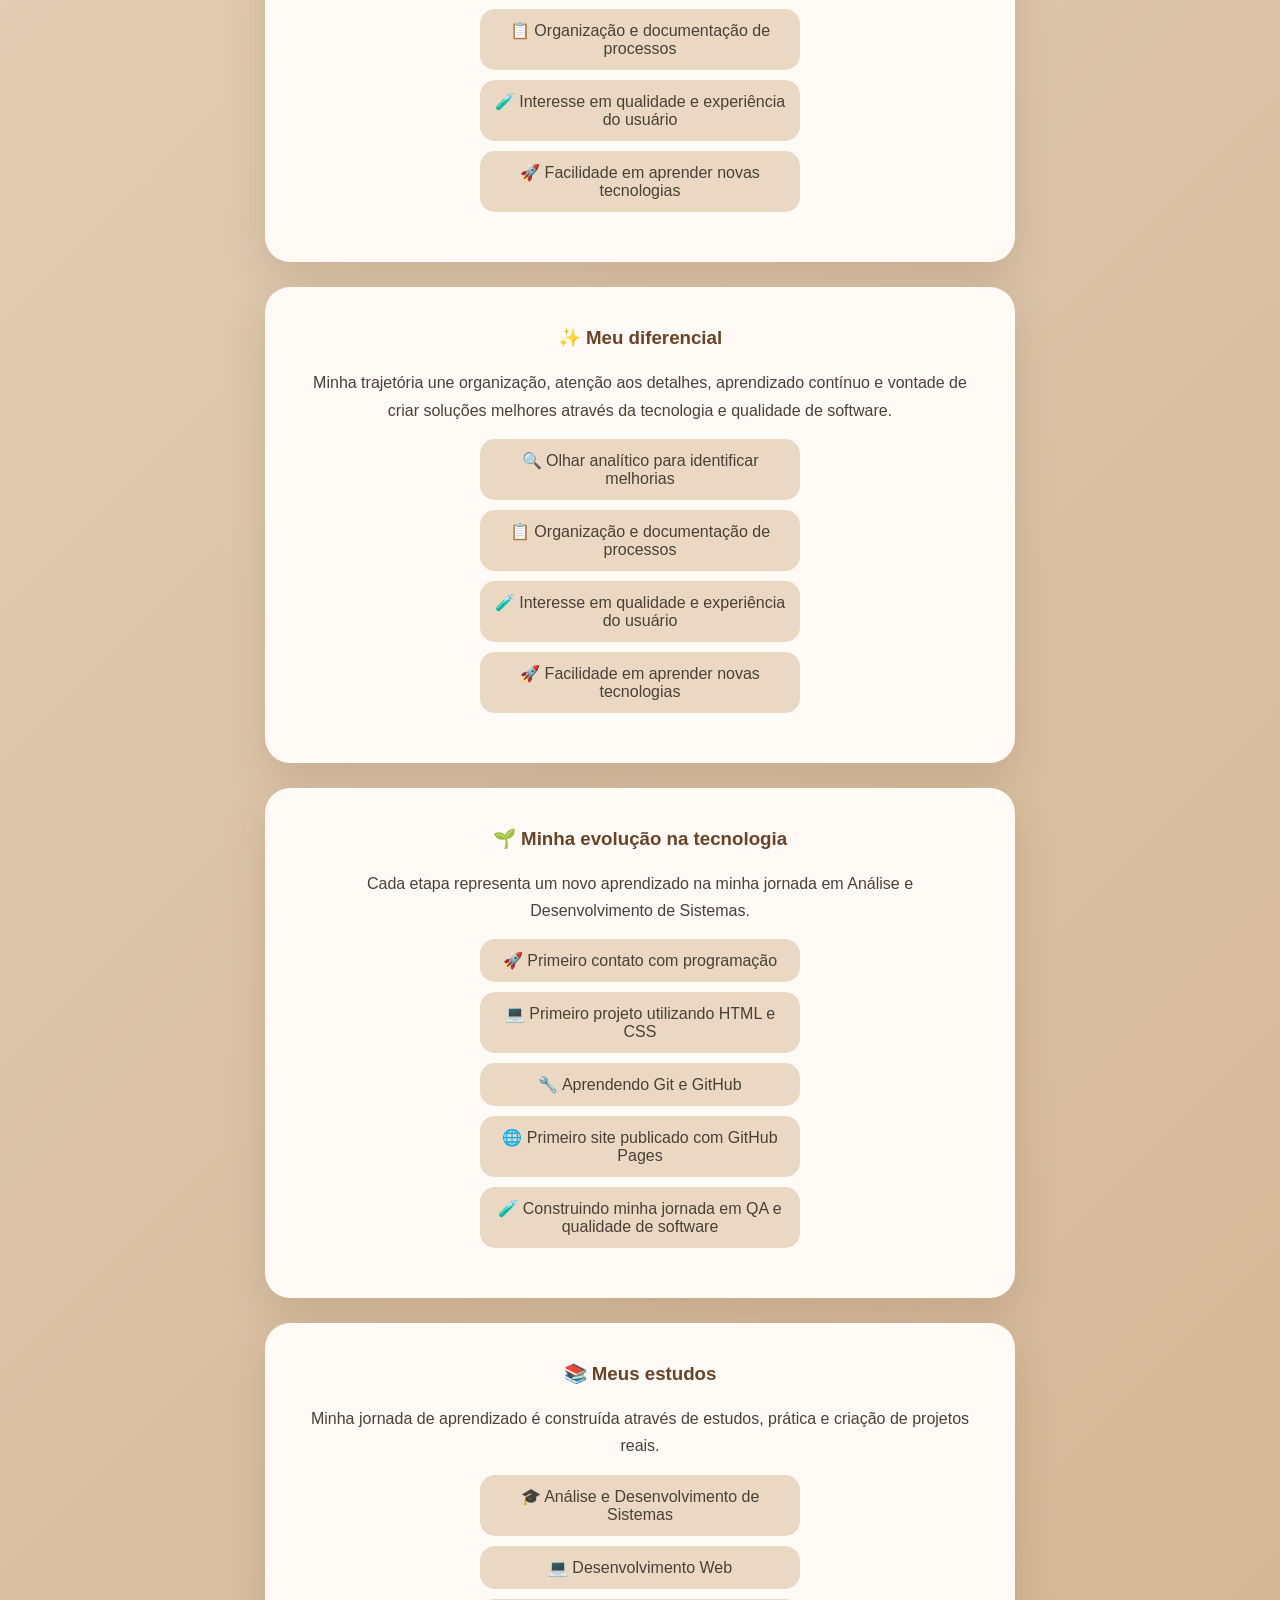
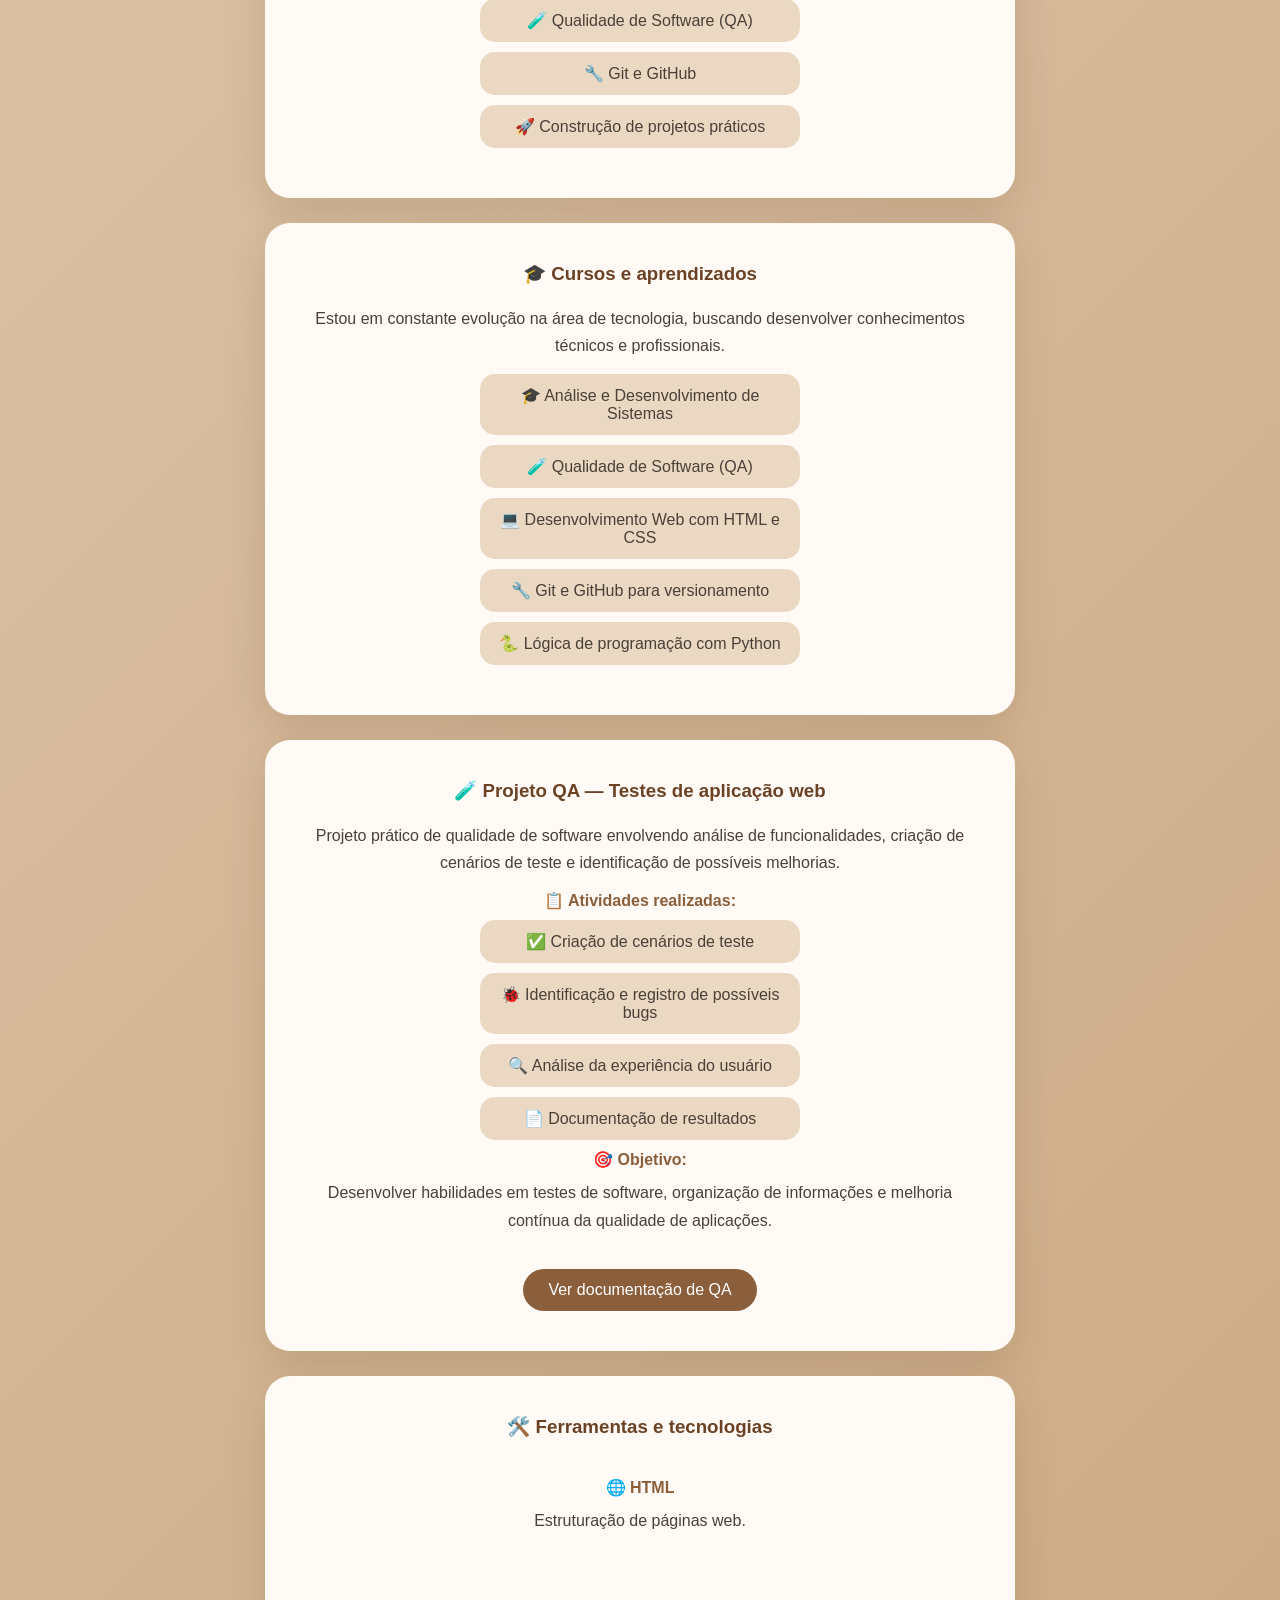
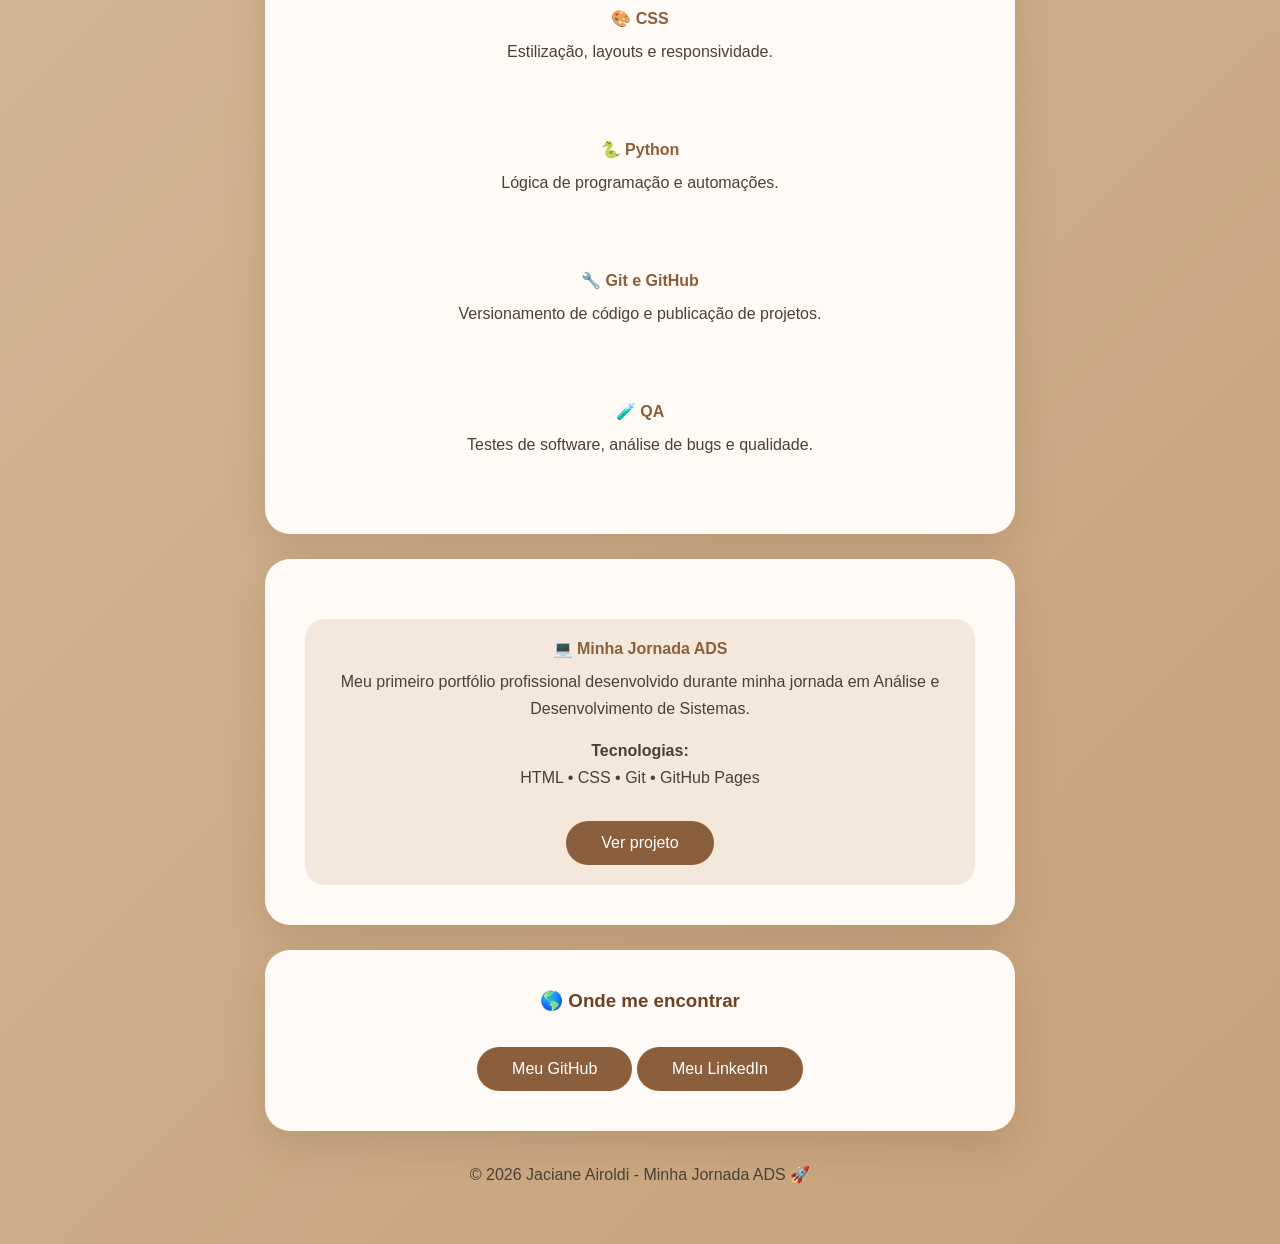
==== commit ad875e8e: "Atualiza portfolio" ====
--- a/index.html
+++ b/index.html
@@ -111,7 +111,7 @@
 </ul>
 
 </section>
-
+<section class="card">
 <h3>🌱 Minha evolução na tecnologia</h3>
 
 <p>
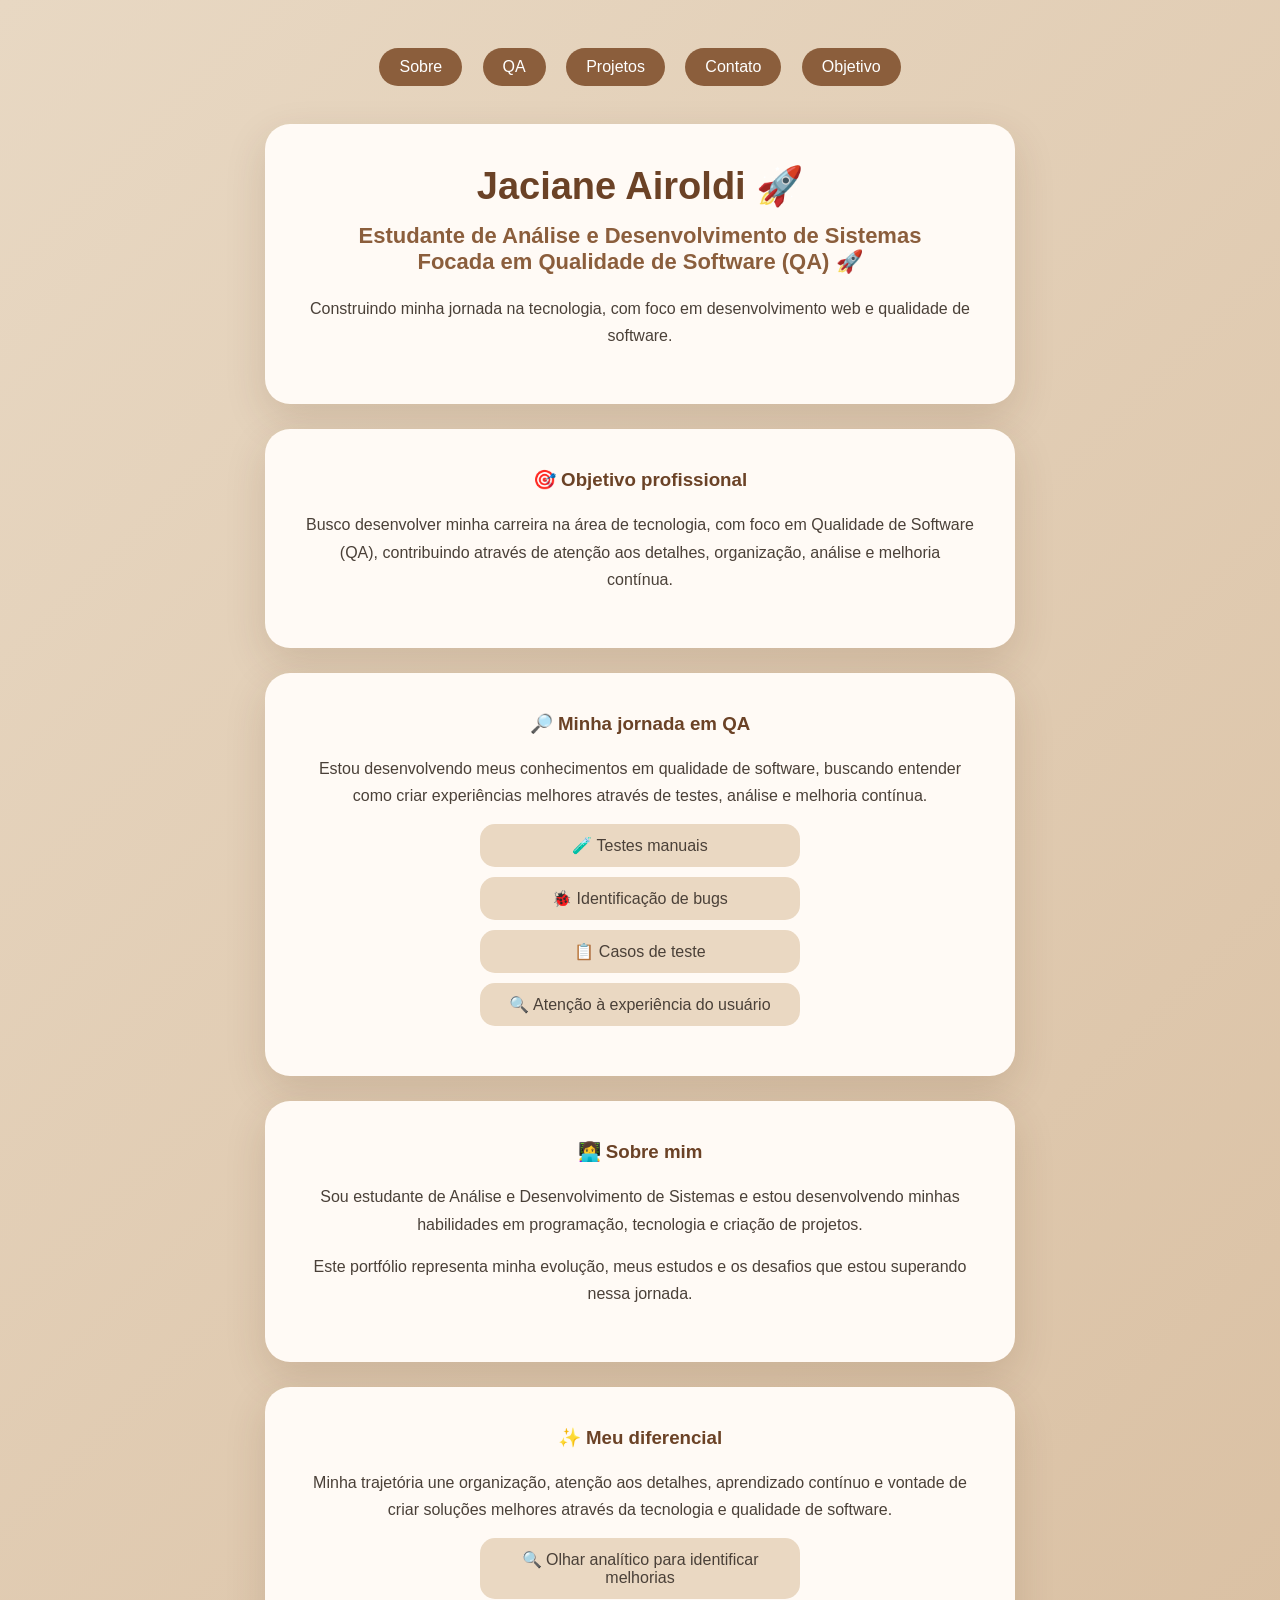
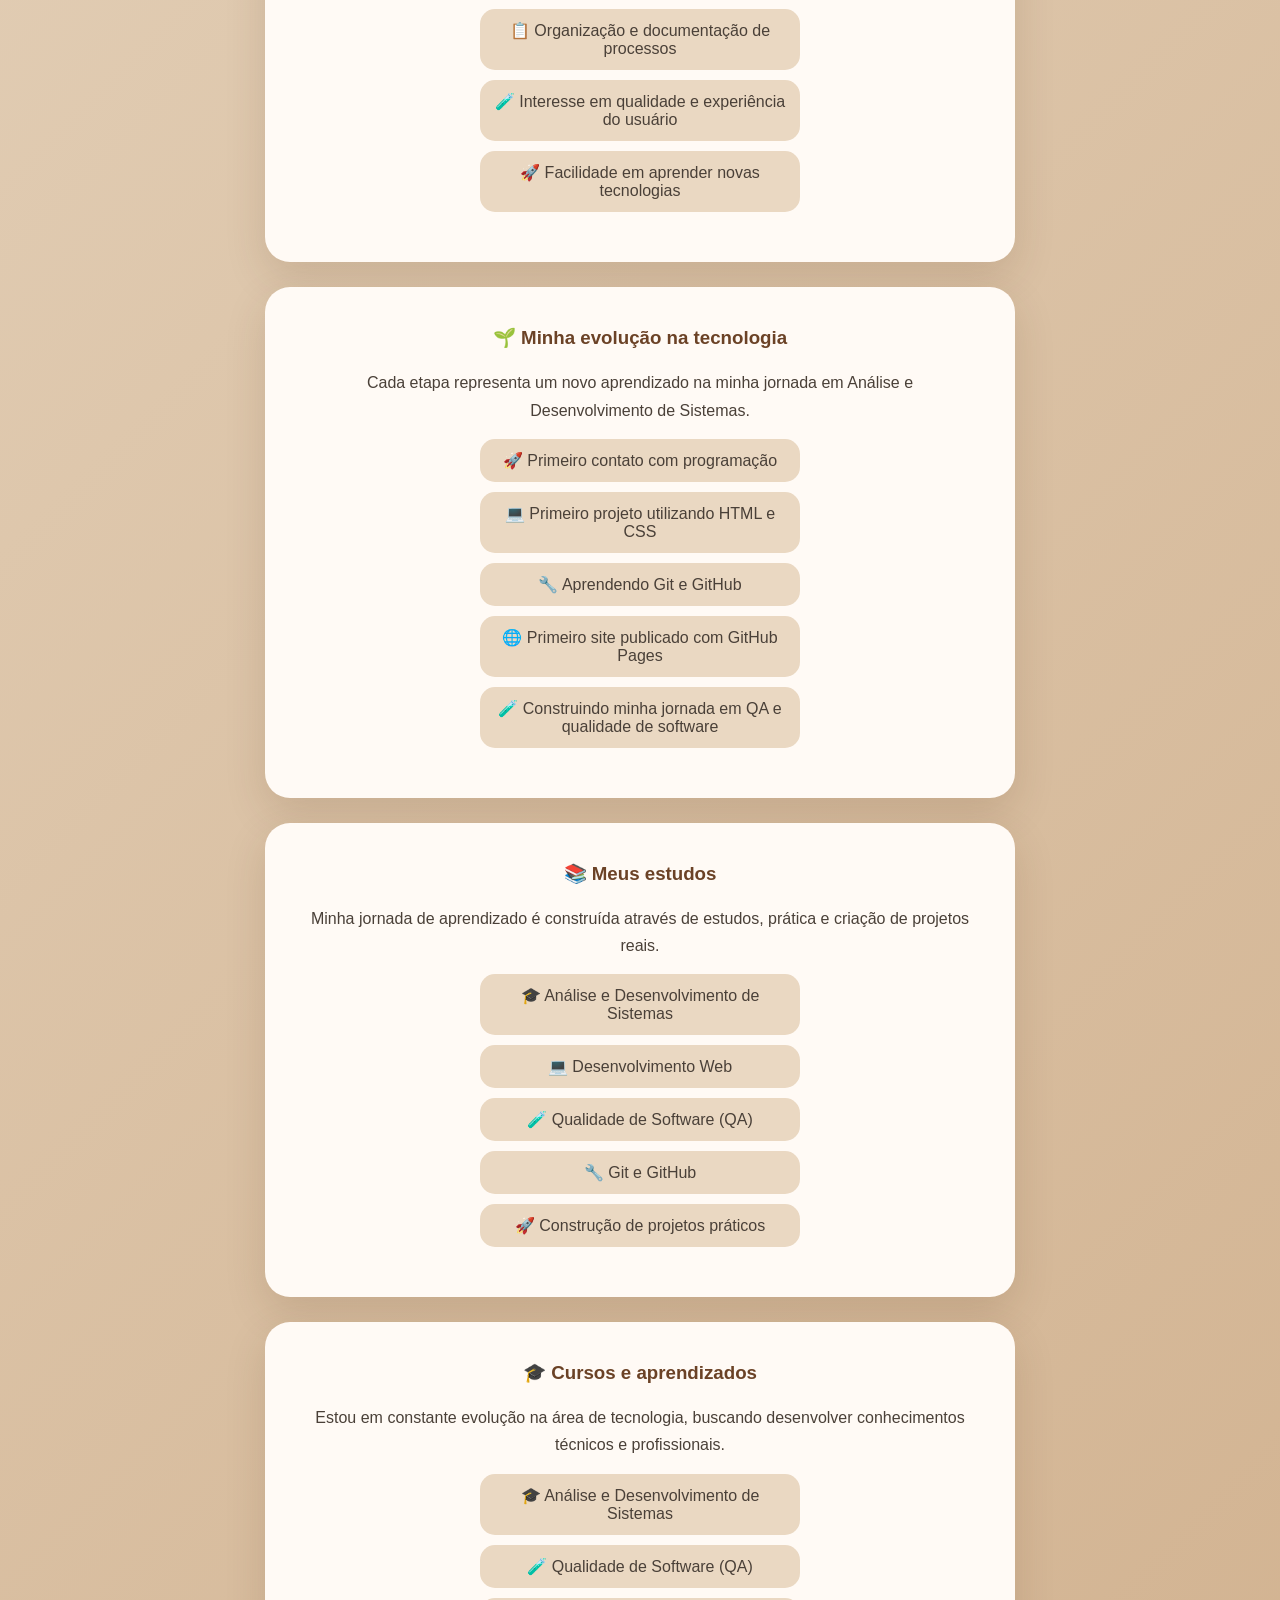
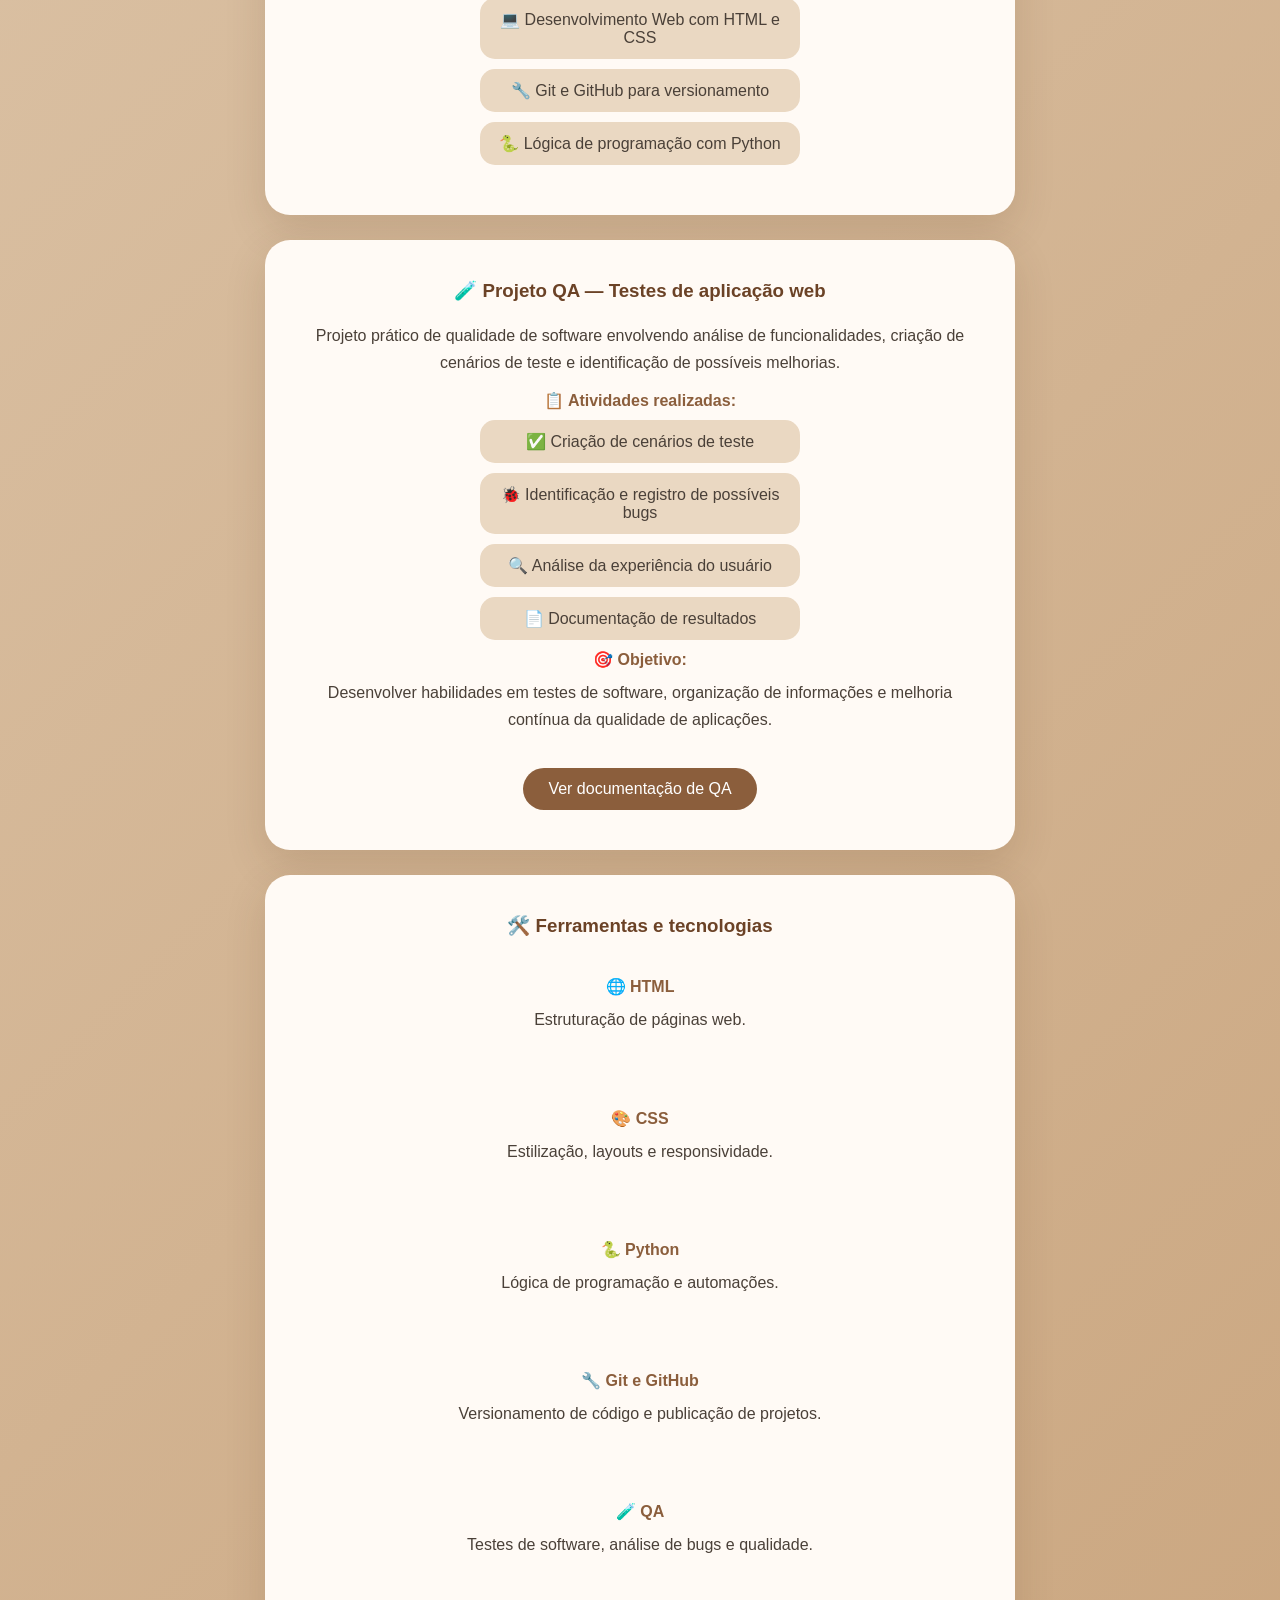
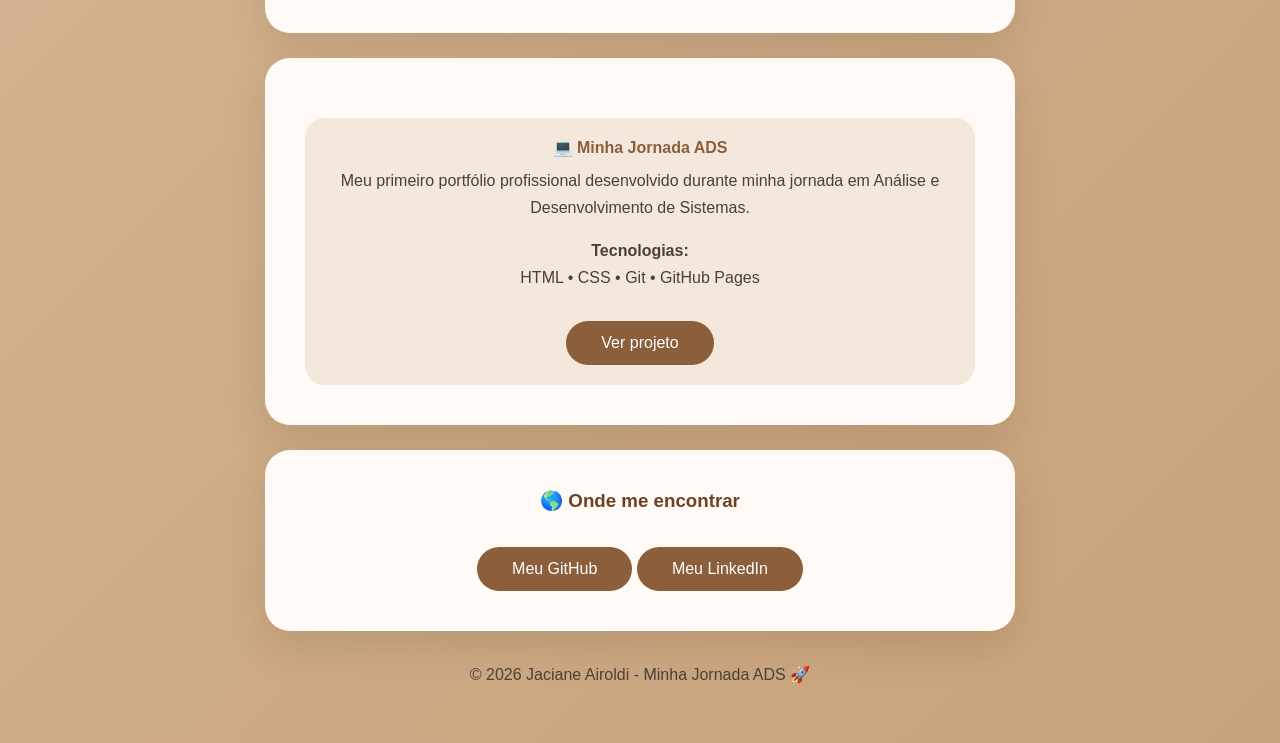
==== commit 61e95314: "Atualiza portflofio" ====
--- a/index.html
+++ b/index.html
@@ -94,24 +94,6 @@
 
 </section>
 <section class="card">
-
-<h3>✨ Meu diferencial</h3>
-
-<p>
-Minha trajetória une organização, atenção aos detalhes,
-aprendizado contínuo e vontade de criar soluções melhores
-através da tecnologia e qualidade de software.
-</p>
-
-<ul>
-    <li>🔍 Olhar analítico para identificar melhorias</li>
-    <li>📋 Organização e documentação de processos</li>
-    <li>🧪 Interesse em qualidade e experiência do usuário</li>
-    <li>🚀 Facilidade em aprender novas tecnologias</li>
-</ul>
-
-</section>
-<section class="card">
 <h3>🌱 Minha evolução na tecnologia</h3>
 
 <p>
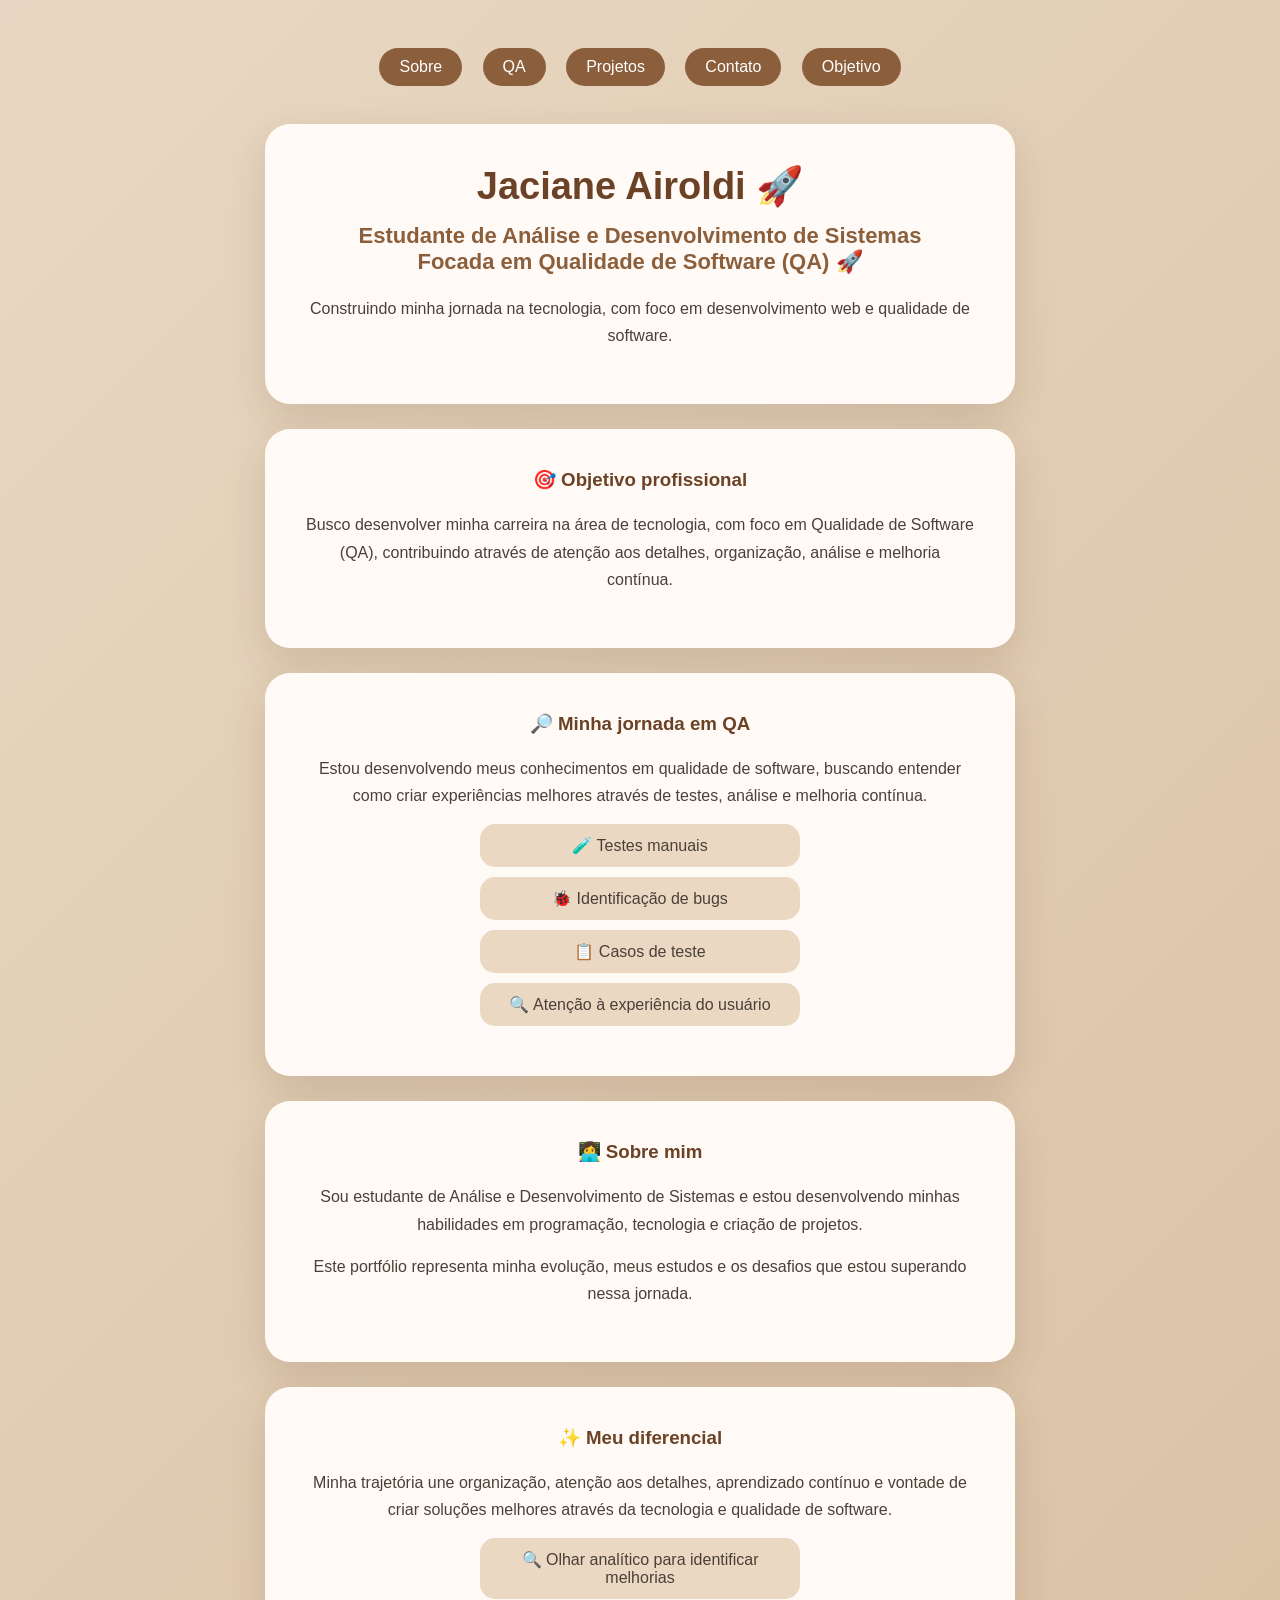
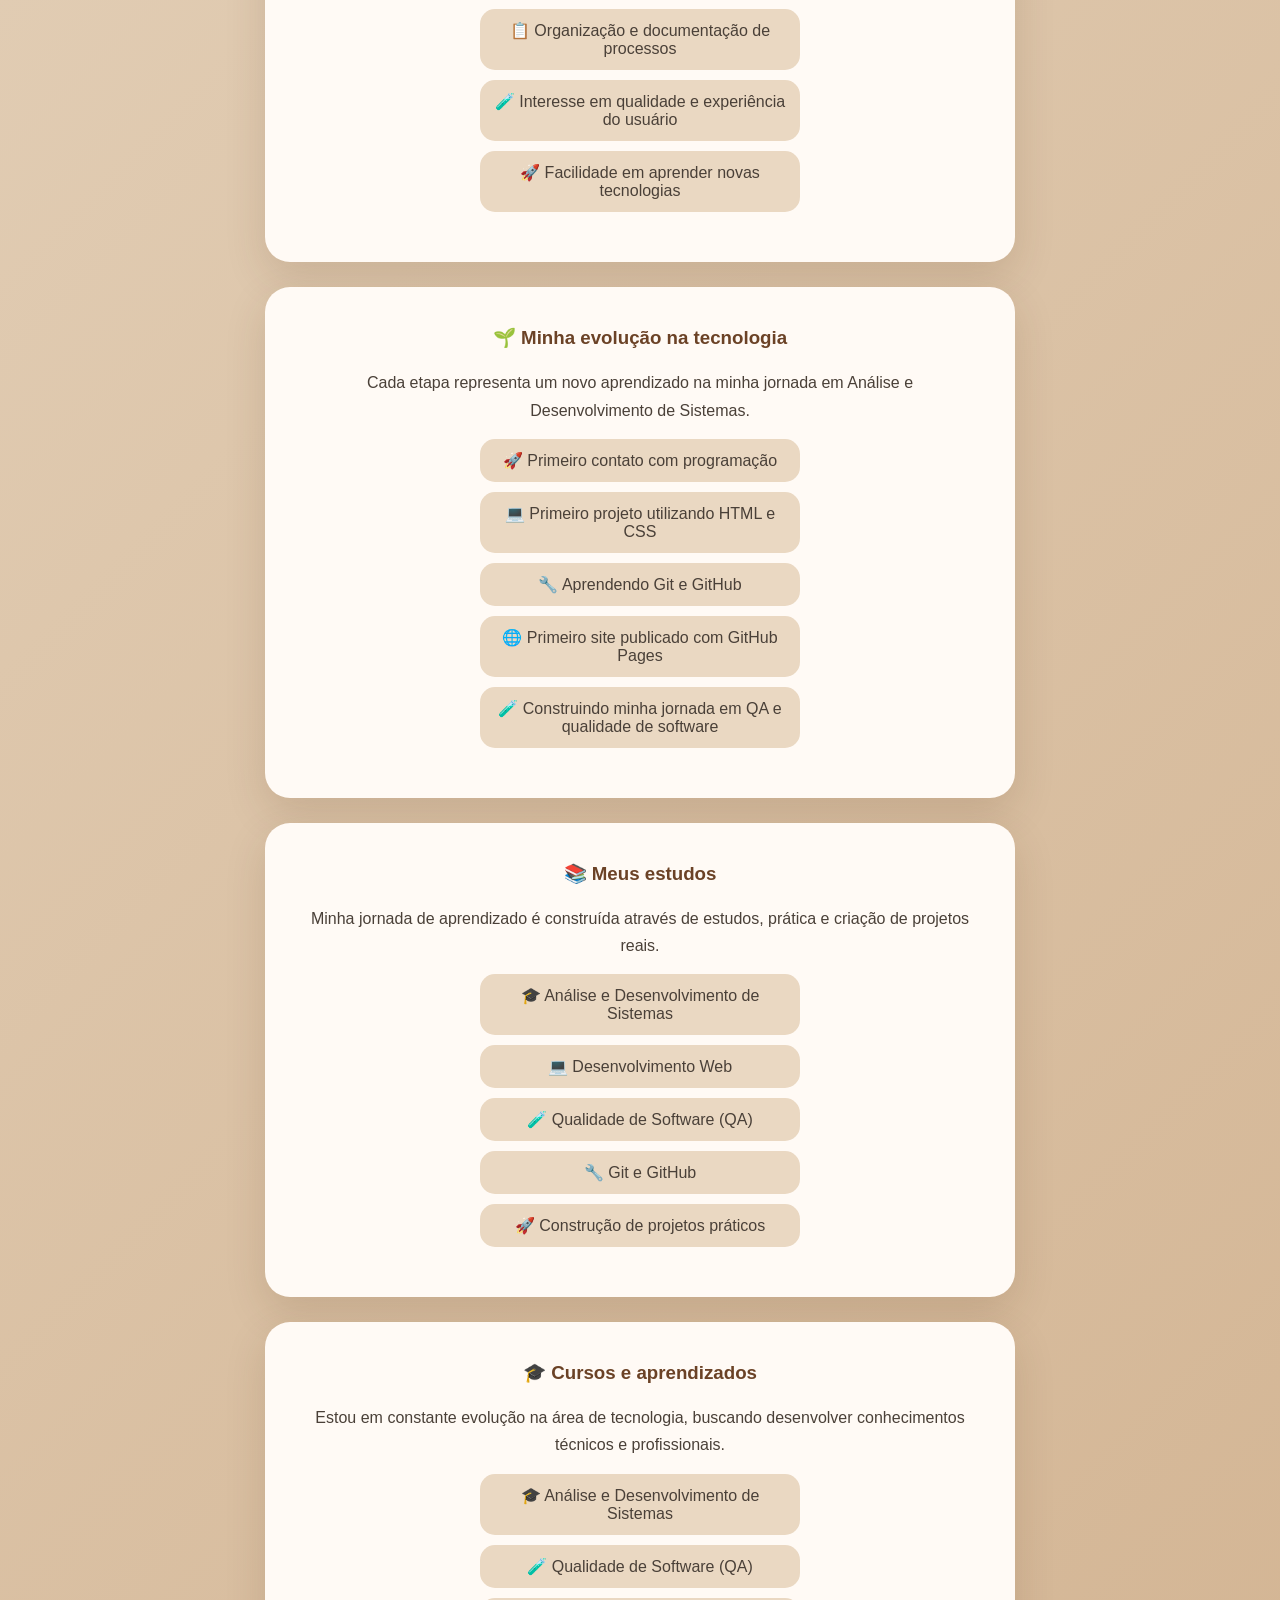
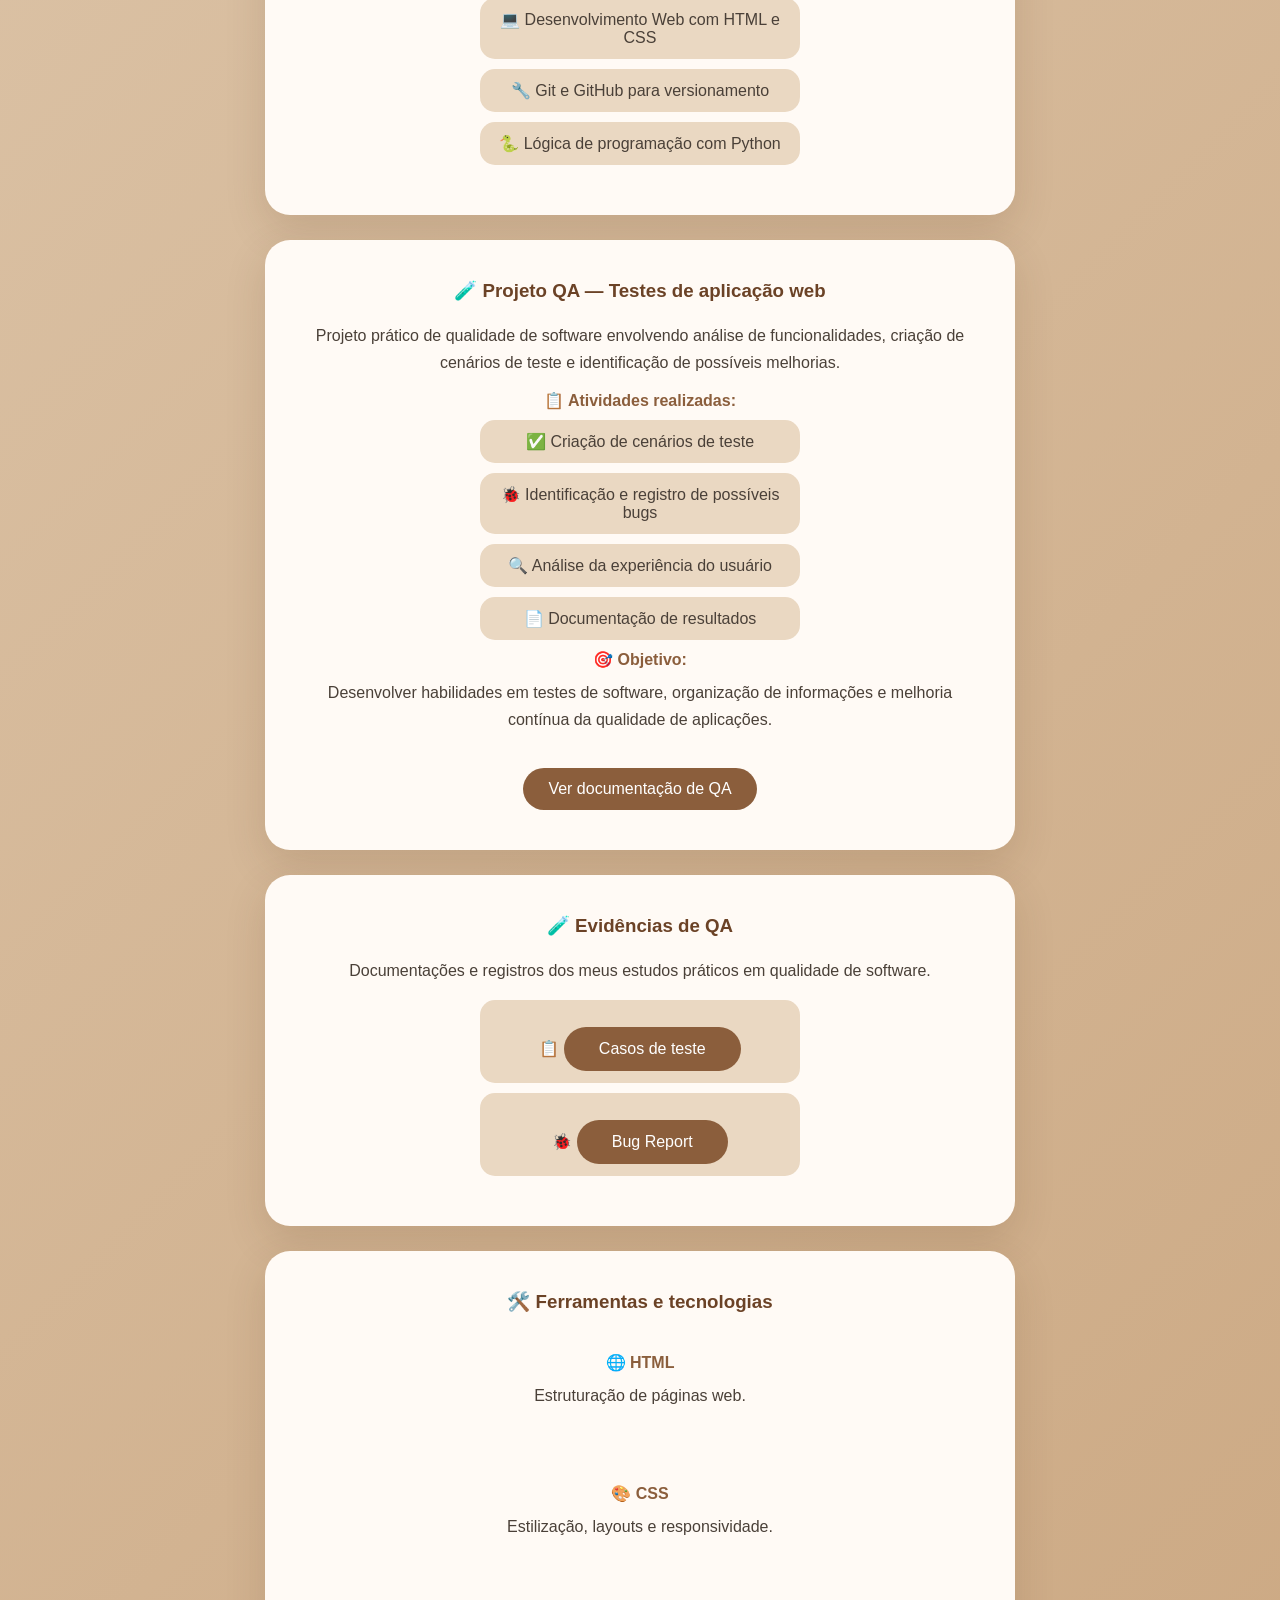
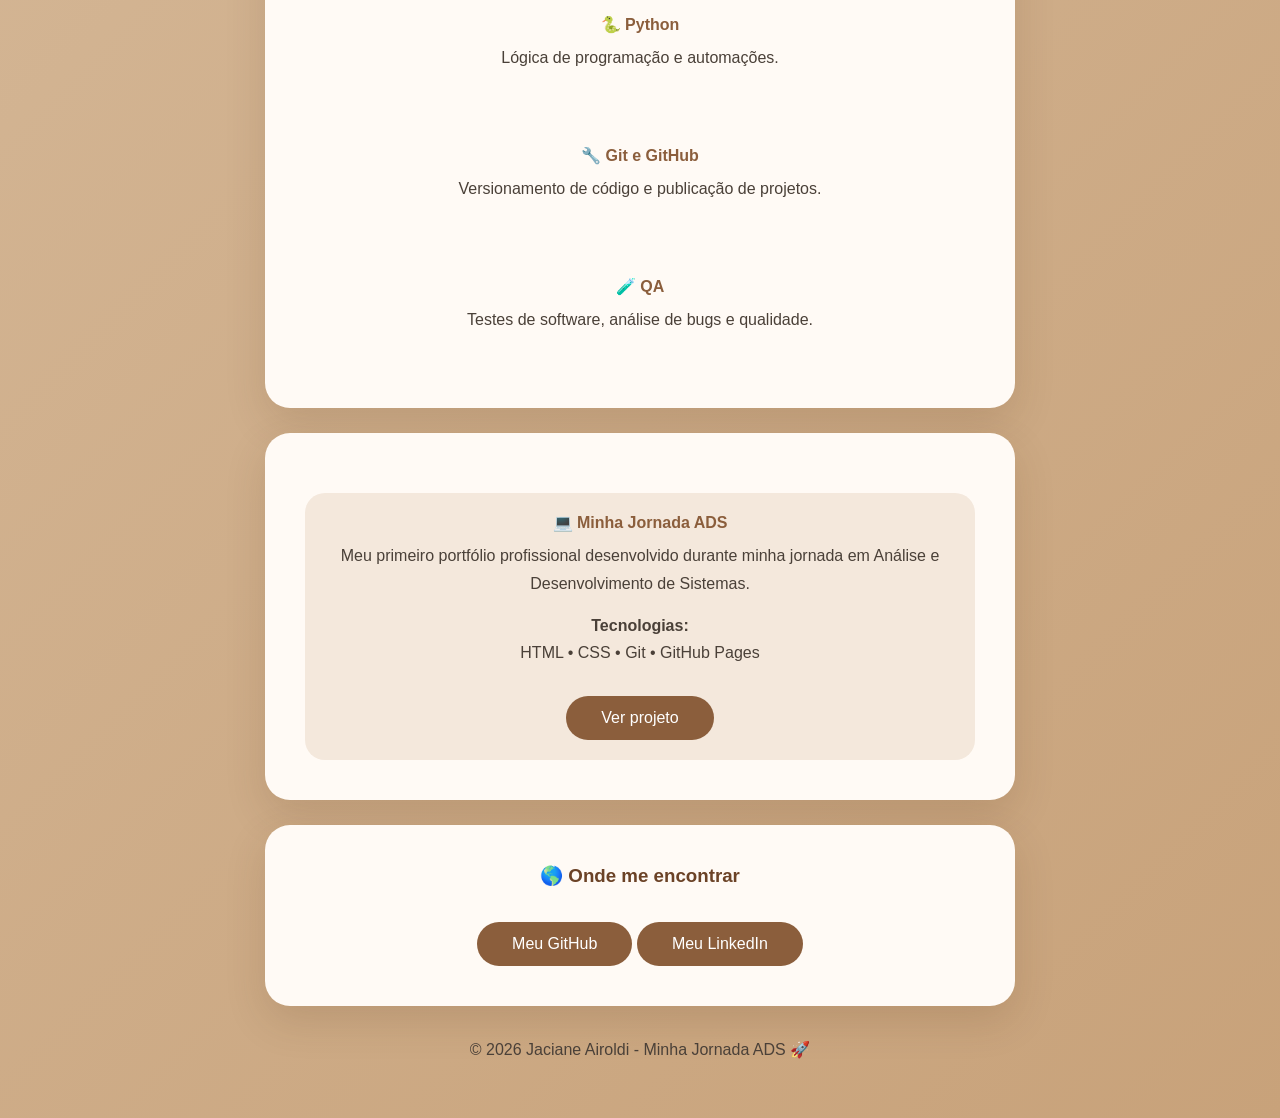
==== commit ee75c6da: "Atualiza portflofio" ====
--- a/index.html
+++ b/index.html
@@ -179,7 +179,31 @@
 </a>
 
 </section>
-
+<section class="card">
+
+<h3>🧪 Evidências de QA</h3>
+
+<p>
+Documentações e registros dos meus estudos práticos em qualidade de software.
+</p>
+
+<ul>
+    <li>
+        📋 
+        <a href="https://github.com/jaciane-airoldi/minha-jornada-ads/blob/main/estudos/projeto-qa.md" target="_blank">
+        Casos de teste
+        </a>
+    </li>
+
+    <li>
+        🐞
+        <a href="https://github.com/jaciane-airoldi/minha-jornada-ads/blob/main/estudos/bug-report.md" target="_blank">
+        Bug Report
+        </a>
+    </li>
+</ul>
+
+</section>
 
 <section class="card">
 
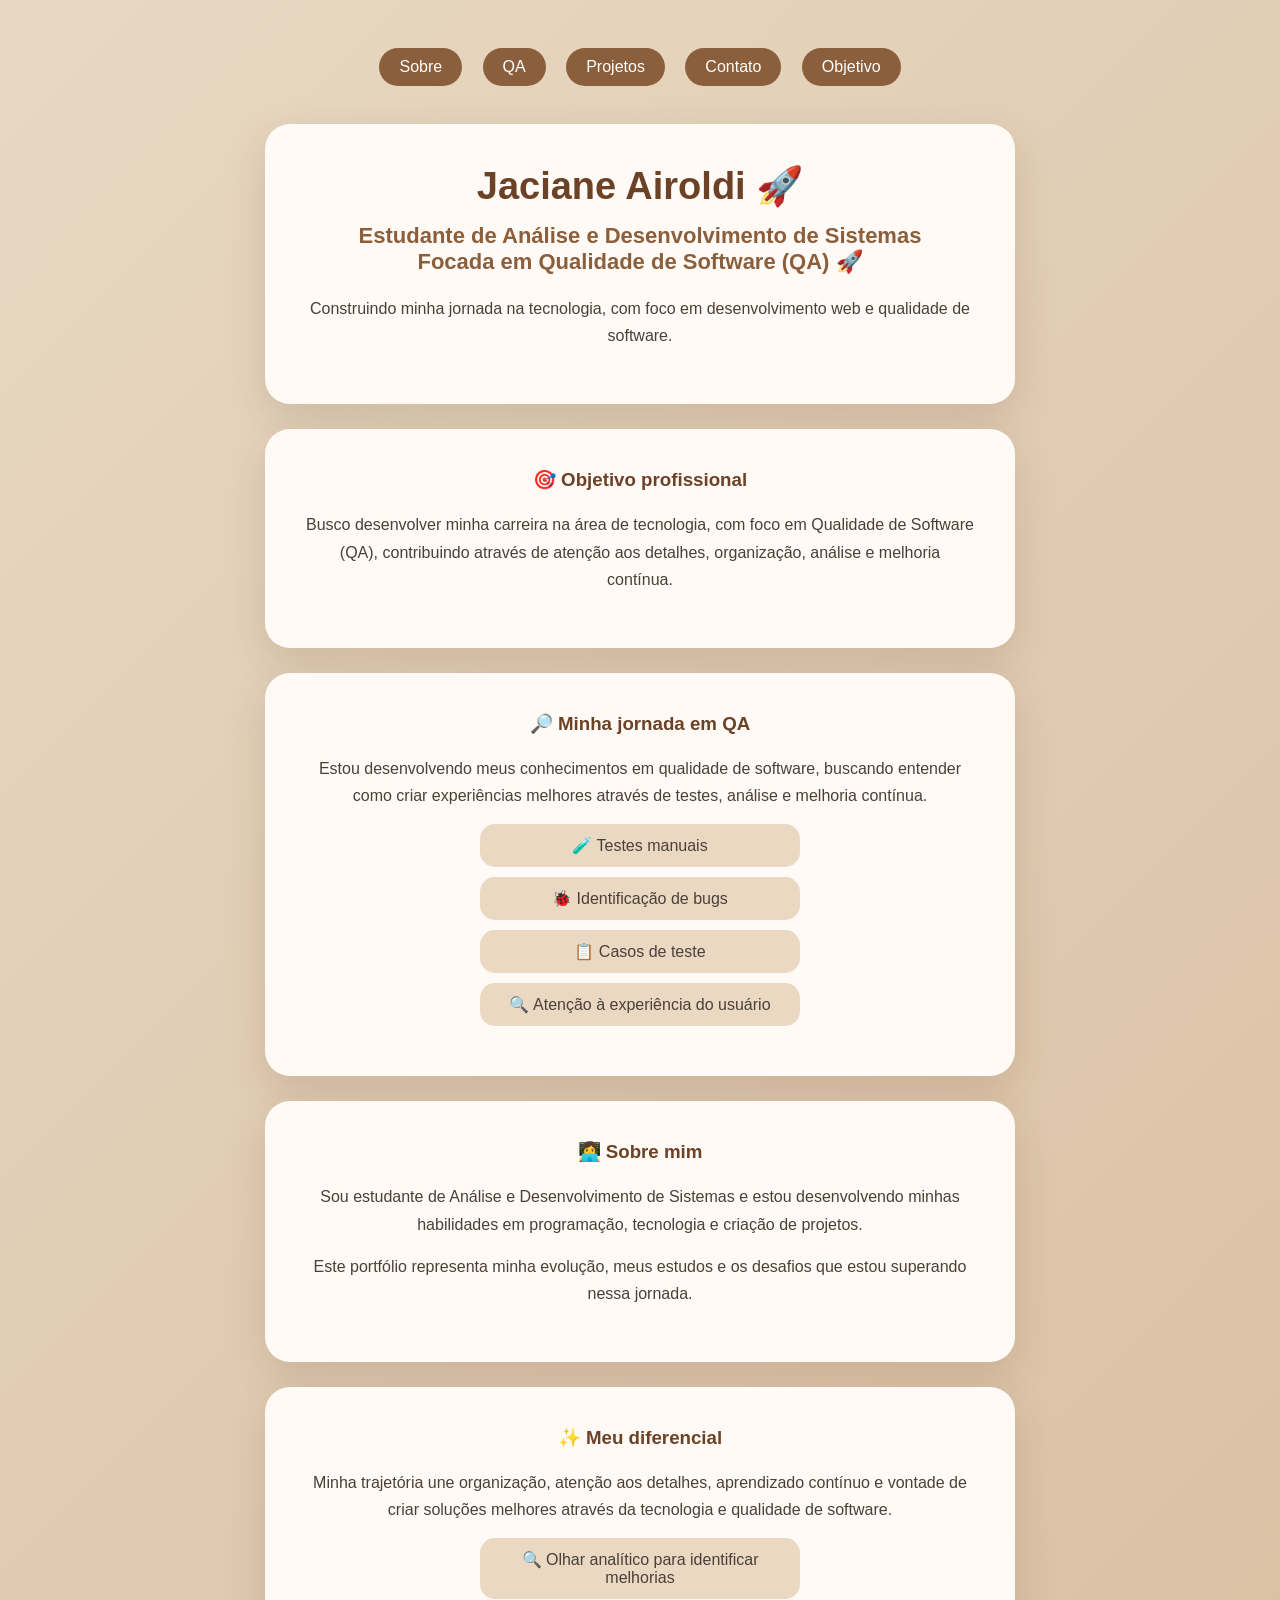
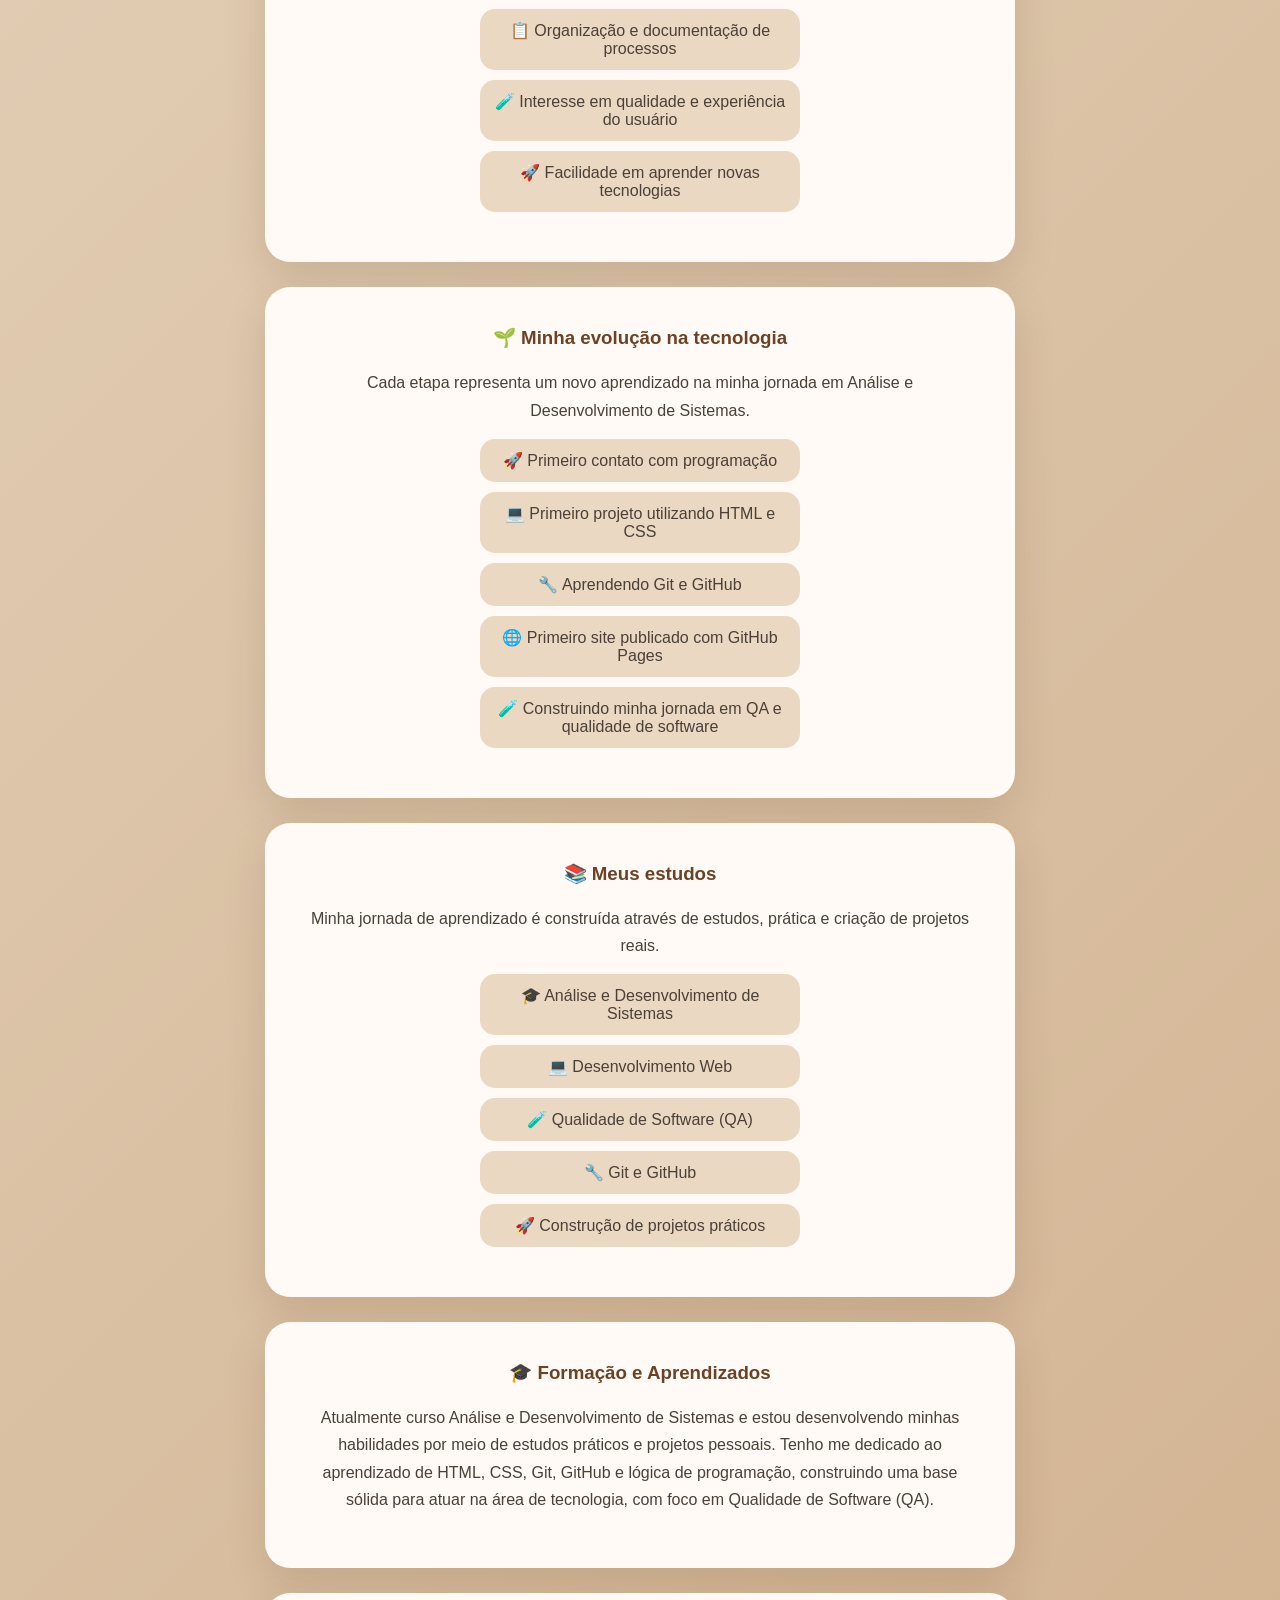
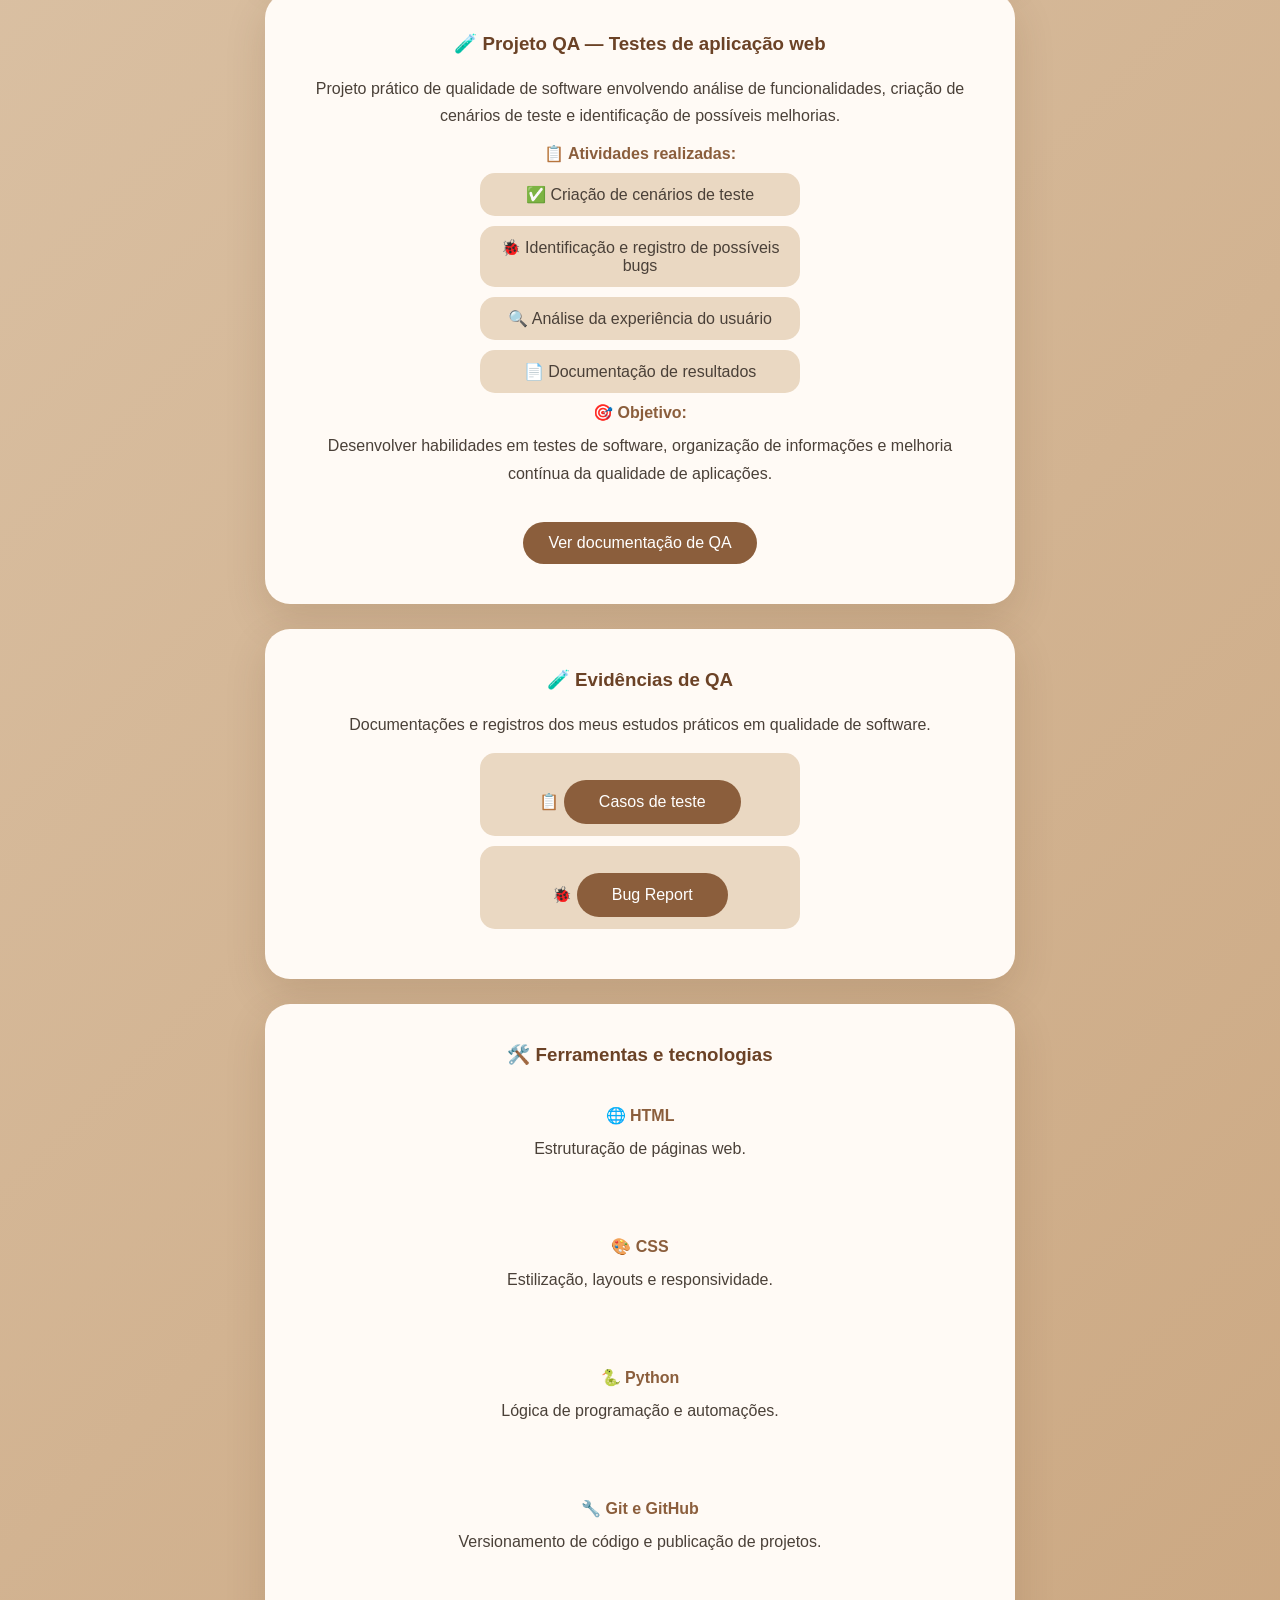
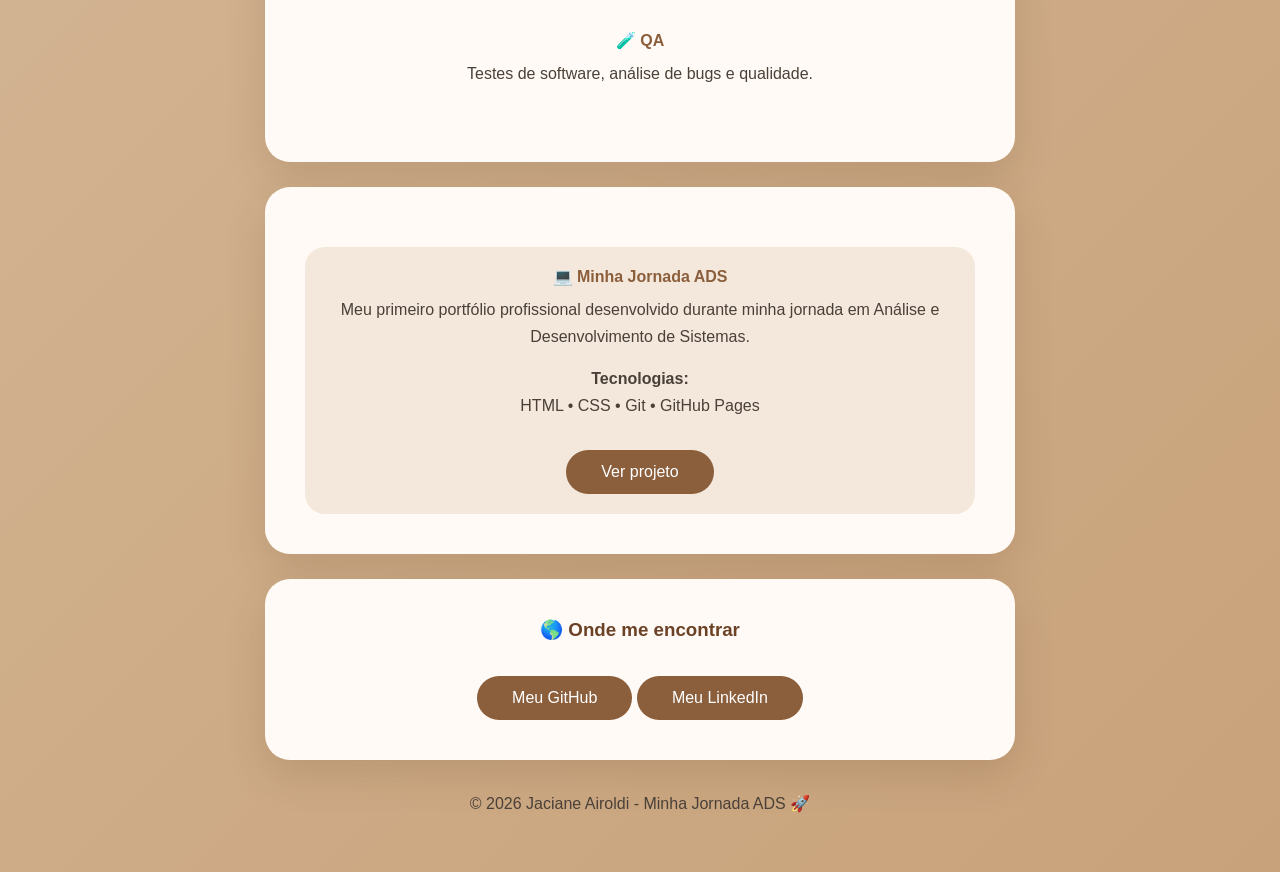
==== commit 3625e050: "Atualiza portflofio" ====
--- a/index.html
+++ b/index.html
@@ -132,20 +132,14 @@
 
 <section class="card">
 
-<h3>🎓 Cursos e aprendizados</h3>
-
-<p>
-Estou em constante evolução na área de tecnologia,
-buscando desenvolver conhecimentos técnicos e profissionais.
-</p>
-
-<ul>
-    <li>🎓 Análise e Desenvolvimento de Sistemas</li>
-    <li>🧪 Qualidade de Software (QA)</li>
-    <li>💻 Desenvolvimento Web com HTML e CSS</li>
-    <li>🔧 Git e GitHub para versionamento</li>
-    <li>🐍 Lógica de programação com Python</li>
-</ul>
+<h3>🎓 Formação e Aprendizados</h3>
+
+<p>
+Atualmente curso Análise e Desenvolvimento de Sistemas e estou desenvolvendo
+minhas habilidades por meio de estudos práticos e projetos pessoais.
+Tenho me dedicado ao aprendizado de HTML, CSS, Git, GitHub e lógica de programação,
+construindo uma base sólida para atuar na área de tecnologia, com foco em Qualidade de Software (QA).
+</p>
 
 </section>
 
